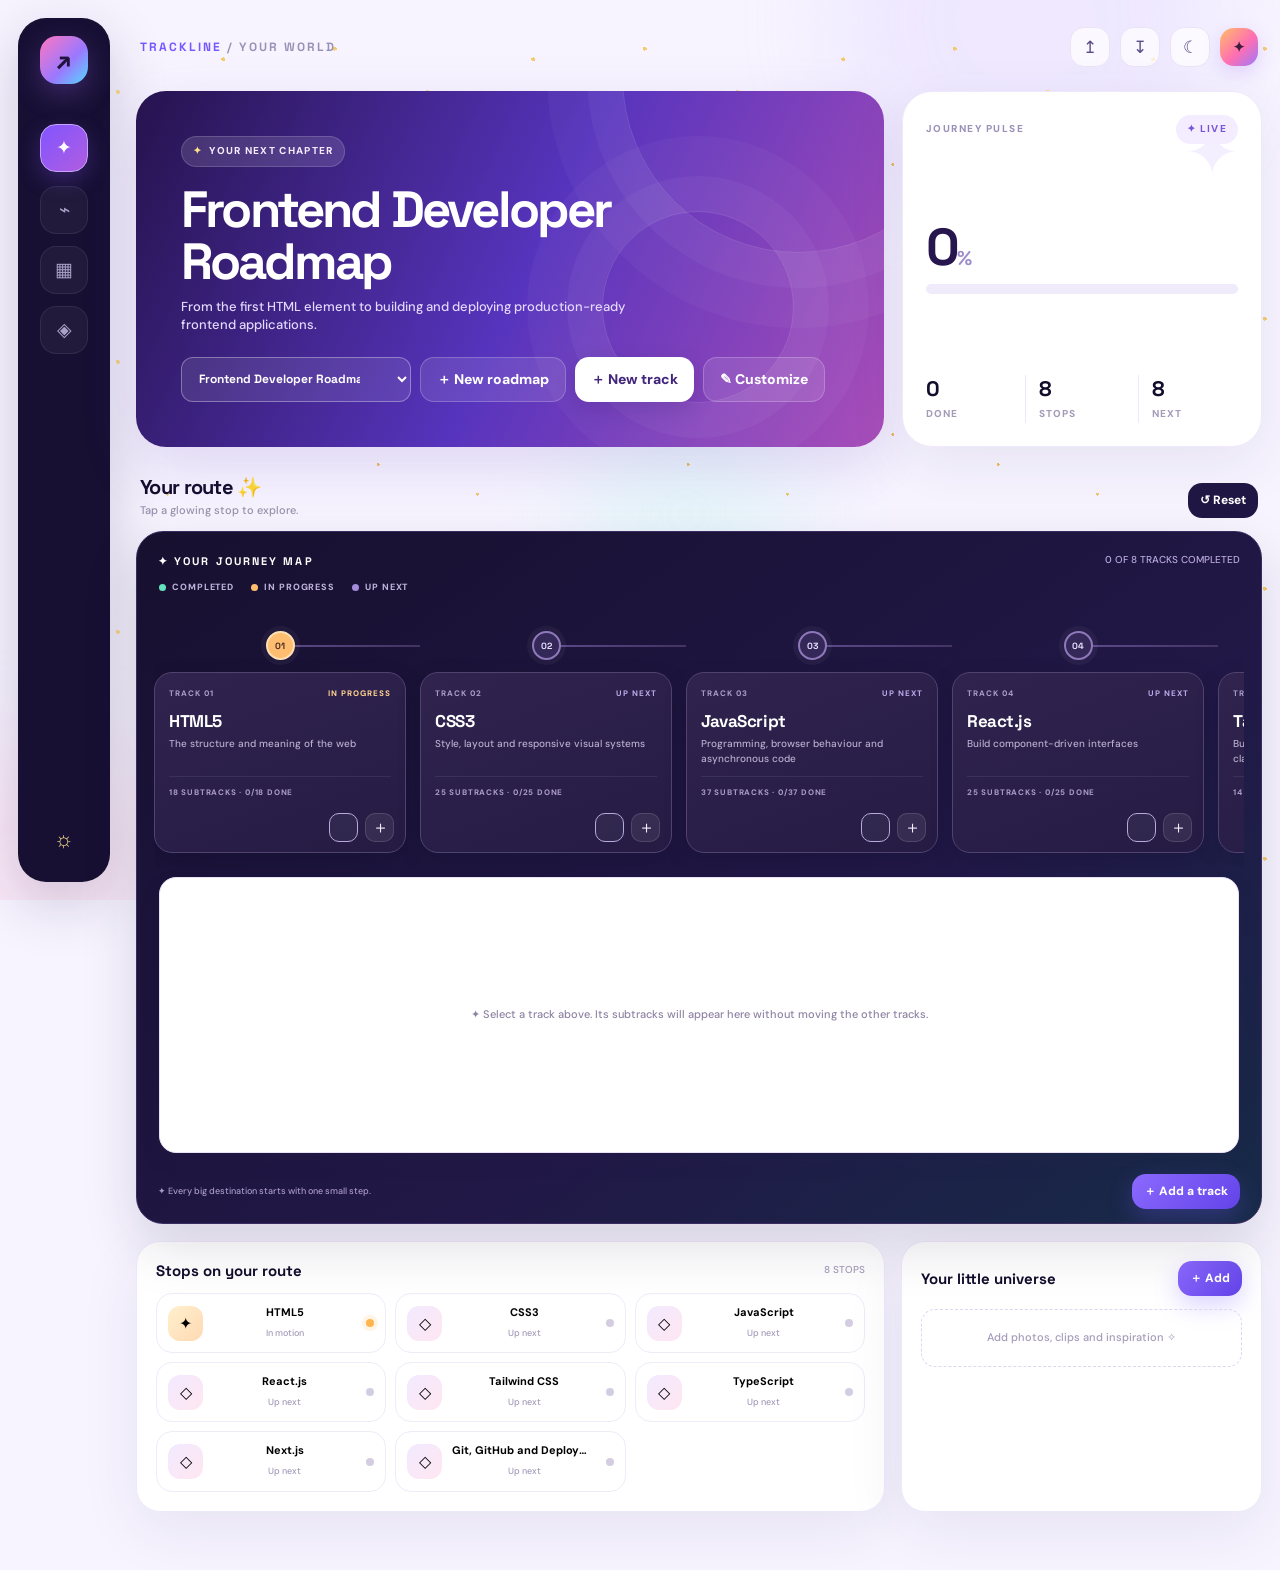
==== journey-studio/index.html @ ba447cf3 "Ensure visible falling sky animation in both themes" ====
<!doctype html>
<html lang="en">
<head>
<meta charset="utf-8"><meta name="viewport" content="width=device-width,initial-scale=1,viewport-fit=cover"><meta name="theme-color" content="#110b2e">
<title>TRACKLINE — Make your next move</title>
<style>
@import url('https://fonts.googleapis.com/css2?family=DM+Sans:wght@400;500;600;700;800&family=Space+Grotesk:wght@500;600;700&display=swap');
:root{--ink:#130d2c;--muted:#8d87aa;--paper:#f7f4ff;--purple:#7857ff;--pink:#ff5ca8;--orange:#ffad5a;--mint:#72f0d0;--blue:#64d9ff;--line:#ece7fb;--shadow:0 18px 60px #35216c14}
*{box-sizing:border-box}html{scroll-behavior:smooth}body{margin:0;background:var(--paper);color:var(--ink);font:500 14px/1.45 'DM Sans',sans-serif;min-height:100vh;overflow-x:hidden}button,input,textarea,select{font:inherit}button{cursor:pointer}button:focus-visible,input:focus-visible,textarea:focus-visible,select:focus-visible{outline:3px solid #7857ff55;outline-offset:2px}
.ambient{position:fixed;inset:0;pointer-events:none;z-index:-1;overflow:hidden}.blob{position:absolute;border-radius:50%;filter:blur(75px);opacity:.26;animation:float 15s ease-in-out infinite alternate}.blob.a{width:380px;height:380px;background:#d6c6ff;top:-170px;right:5%}.blob.b{width:300px;height:300px;background:#ffc6df;bottom:-140px;left:-120px;animation-delay:-6s}.blob.c{width:220px;height:220px;background:#b8f6ec;top:45%;left:45%;animation-delay:-3s}@keyframes float{to{transform:translate(45px,35px) scale(1.12)}}
.app{max-width:1600px;margin:auto;min-height:100vh;display:grid;grid-template-columns:92px minmax(0,1fr);gap:0;padding:18px}.rail{height:calc(100vh - 36px);position:sticky;top:18px;background:#171033;border-radius:28px;padding:18px 12px;display:flex;align-items:center;flex-direction:column;gap:22px;color:white;box-shadow:0 20px 60px #28184b33}.brandmark{width:48px;height:48px;border-radius:17px;background:linear-gradient(135deg,#ff77b7,#a88bff 60%,#64dcff);display:grid;place-items:center;font:700 25px 'Space Grotesk';color:#24123d;box-shadow:0 7px 22px #b28cff55}.railnav{display:grid;gap:12px;margin-top:20px}.navicon{border:0;color:#a9a1c8;background:transparent;width:48px;height:48px;border-radius:16px;font-size:19px;transition:.22s}.navicon:hover,.navicon.active{color:white;background:linear-gradient(135deg,#8b69ff,#6041df);box-shadow:0 8px 22px #7657ff55;transform:translateY(-2px)}.railbottom{margin-top:auto;color:#a9a1c8;font-size:21px}
.main{min-width:0;padding:5px 0 40px 26px}.topbar{display:flex;justify-content:space-between;align-items:center;gap:15px;margin:4px 4px 24px}.crumb{font:700 12px 'Space Grotesk';letter-spacing:.17em;color:#9b91b7}.crumb span{color:var(--purple)}.topright{display:flex;align-items:center;gap:10px}.avatar{width:38px;height:38px;border-radius:14px;background:linear-gradient(135deg,#ffb36c,#ff6da9);display:grid;place-items:center;color:#411c3d;font-weight:800}.iconbtn{width:40px;height:40px;border:1px solid #eae3f7;border-radius:14px;background:#ffffffb8;color:#5c4b85;font-size:17px;transition:.2s}.iconbtn:hover{transform:translateY(-2px);box-shadow:var(--shadow)}
.hero{display:grid;grid-template-columns:minmax(0,1.35fr) minmax(280px,.65fr);gap:18px;margin-bottom:18px}.welcome{position:relative;overflow:hidden;border-radius:30px;padding:clamp(25px,4vw,45px);background:linear-gradient(115deg,#26134e 0%,#5734bd 52%,#a94eb9 100%);color:white;min-height:230px;box-shadow:0 20px 55px #6843b52b}.welcome:before,.welcome:after{content:"";position:absolute;border:1px solid #ffffff24;border-radius:50%;width:350px;height:350px;right:-90px;top:-190px;box-shadow:0 0 0 35px #ffffff0a,0 0 0 75px #ffffff08}.welcome:after{width:190px;height:190px;right:90px;top:120px}.welcome>*{position:relative;z-index:1}.tag{display:inline-flex;align-items:center;gap:7px;padding:7px 11px;border-radius:99px;background:#ffffff20;border:1px solid #ffffff28;color:#f6eaff;font-size:10px;font-weight:800;letter-spacing:.13em;text-transform:uppercase}.spark{color:#ffe18d}.welcome h1{font:700 clamp(30px,4vw,51px)/1.02 'Space Grotesk';letter-spacing:-.055em;margin:17px 0 10px;max-width:600px}.welcome h1 span{color:#ffce91}.welcome p{margin:0;color:#e4d9ff;font-size:13px;max-width:470px}.heroBtns{display:flex;gap:9px;margin-top:22px}.btn{border:0;border-radius:14px;padding:11px 16px;font-weight:800;transition:transform .2s,box-shadow .2s}.btn:hover{transform:translateY(-2px)}.btn.white{background:white;color:#42267c;box-shadow:0 8px 22px #1e104b25}.btn.glass{background:#ffffff1b;color:white;border:1px solid #ffffff36}.btn.purple{background:linear-gradient(135deg,#8c6aff,#6243e8);color:white;box-shadow:0 9px 24px #7657ff45}.btn.dark{background:#211744;color:white}.btn.small{padding:9px 12px;font-size:12px}
.progress{border-radius:30px;padding:23px;background:#fff;border:1px solid #eee8fa;box-shadow:var(--shadow);display:flex;flex-direction:column;justify-content:space-between;min-height:230px;position:relative;overflow:hidden}.progress:after{content:"✦";position:absolute;right:22px;top:14px;font-size:65px;color:#f3efff}.progressHead{display:flex;justify-content:space-between;align-items:center;position:relative;z-index:1}.eyebrow{font-size:10px;font-weight:800;letter-spacing:.15em;color:#9b91b7;text-transform:uppercase}.progressNumber{font:700 52px/.95 'Space Grotesk';letter-spacing:-.06em;margin:15px 0 12px;color:#27164e}.progressNumber span{font-size:20px;color:#9d8bcb}.progressbar{height:10px;border-radius:99px;background:#f0ebfa;overflow:hidden}.progressbar span{display:block;width:0;height:100%;border-radius:99px;background:linear-gradient(90deg,#7c5cff,#ff68a8,#ffb56b);transition:width .8s cubic-bezier(.2,.8,.2,1)}.stats{display:flex;gap:0;margin-top:17px}.stat{flex:1}.stat+.stat{border-left:1px solid #eee9f7;padding-left:13px;margin-left:13px}.stat b{font:700 21px 'Space Grotesk';display:block}.stat small{font-size:10px;color:#a49bb9;font-weight:800;letter-spacing:.1em;text-transform:uppercase}
.sectionline{display:flex;align-items:end;justify-content:space-between;gap:12px;margin:27px 4px 13px}.sectionline h2{font:700 20px 'Space Grotesk';margin:0;letter-spacing:-.035em}.sectionline p{font-size:11px;color:#9991ad;margin:3px 0 0}.maptools{display:flex;gap:7px}.mapwrap{border-radius:30px;background:#211640;padding:12px;box-shadow:0 22px 55px #33205226;position:relative;overflow:hidden}.maptop{display:flex;align-items:center;justify-content:space-between;padding:8px 11px 14px;color:white}.maptop b{font:700 11px 'Space Grotesk';letter-spacing:.16em}.maptop span{font-size:10px;color:#b7a9d9}.mapcanvas{height:440px;border-radius:22px;position:relative;overflow:hidden;background:radial-gradient(ellipse at 22% 30%,#7546b7 0%,transparent 42%),radial-gradient(ellipse at 85% 75%,#236f88 0%,transparent 38%),linear-gradient(135deg,#34215e,#172c51 60%,#152b43)}.mapcanvas:before{content:"";position:absolute;inset:0;opacity:.22;background-image:linear-gradient(#ffffff12 1px,transparent 1px),linear-gradient(90deg,#ffffff12 1px,transparent 1px);background-size:38px 38px;mask-image:linear-gradient(90deg,black,transparent)}.mapcanvas:after{content:"";position:absolute;inset:0;background:radial-gradient(ellipse at center,transparent 30%,#100b2b55 100%);pointer-events:none}#route{position:absolute;inset:0;width:100%;height:100%;z-index:1;overflow:visible}.routeGlow{fill:none;stroke:#ff70b5;stroke-width:34;stroke-linecap:round;stroke-linejoin:round;opacity:.18;filter:blur(9px)}.routeBase{fill:none;stroke:#ff86bd;stroke-width:7;stroke-linecap:round;stroke-linejoin:round;stroke-dasharray:2 17}.routeLine{fill:none;stroke:#fff1ff;stroke-width:2;stroke-linecap:round;stroke-dasharray:4 13;opacity:.8}.station{position:absolute;z-index:3;transform:translate(-50%,-50%);border:0;background:none;color:white;padding:4px;width:132px;text-align:center;transition:transform .25s}.station:hover{transform:translate(-50%,-50%) scale(1.06)}.station .node{width:25px;height:25px;margin:0 auto 8px;border-radius:50%;border:4px solid #ffe9fa;background:#8d5dff;box-shadow:0 0 0 7px #c9a2ff2b,0 0 28px #e5a2ffb0;position:relative}.station .node:after{content:"";position:absolute;inset:-9px;border:1px solid #ffffff65;border-radius:50%;animation:ring 2.5s ease-out infinite}.station.done .node{background:#68edc6;border-color:#e0fff6;box-shadow:0 0 0 7px #68edc62b,0 0 25px #68edc6}.station.active .node{background:#ffc46e;border-color:#fff1d1;box-shadow:0 0 0 9px #ffc46e30,0 0 34px #ffc46e}.station strong{display:block;font:700 11px 'Space Grotesk';text-shadow:0 2px 10px #110a2b;white-space:normal}.station small{display:block;color:#d2c5ed;font-size:9px;margin-top:2px}.train{position:absolute;z-index:5;left:0;top:0;transform:translate(-50%,-60%);font-size:34px;filter:drop-shadow(0 0 12px #ff9dd7);pointer-events:none;transition:filter .3s;animation:bob 1.5s ease-in-out infinite}@keyframes bob{50%{margin-top:-6px}}@keyframes ring{0%{transform:scale(.7);opacity:.8}100%{transform:scale(1.8);opacity:0}}.maphint{position:absolute;z-index:4;bottom:13px;right:14px;background:#120d2a9c;border:1px solid #ffffff26;border-radius:99px;padding:8px 12px;color:#eee4ff;font-size:10px;backdrop-filter:blur(10px)}
.below{display:grid;grid-template-columns:1.2fr .8fr;gap:16px;margin-top:17px}.card{background:#fff;border:1px solid #eee8fa;border-radius:24px;padding:19px;box-shadow:var(--shadow);min-width:0}.cardhead{display:flex;justify-content:space-between;align-items:center;margin-bottom:13px}.cardhead h3{font:700 15px 'Space Grotesk';margin:0}.cardhead span{font-size:10px;color:#a59bb9}.stations{display:grid;grid-template-columns:repeat(2,minmax(0,1fr));gap:9px}.stationrow{border:1px solid #f0ebf8;border-radius:16px;padding:11px;display:flex;align-items:center;gap:10px;min-width:0;cursor:pointer;transition:.2s;background:#fff}.stationrow:hover{border-color:#c6b4ff;transform:translateY(-2px);box-shadow:0 8px 22px #5b36a112}.stationico{width:35px;height:35px;border-radius:12px;background:linear-gradient(135deg,#f2eaff,#ffe6f1);display:grid;place-items:center;font-size:16px;flex:none}.stationrow.done .stationico{background:linear-gradient(135deg,#d7fff1,#baf4e6)}.stationrow.active .stationico{background:linear-gradient(135deg,#fff0ce,#ffd9b2)}.stationtext{min-width:0;flex:1}.stationtext b{display:block;font-size:11px;white-space:nowrap;overflow:hidden;text-overflow:ellipsis}.stationtext small{font-size:9px;color:#a49bb8}.statusdot{width:8px;height:8px;border-radius:50%;background:#d4cde2;flex:none}.done .statusdot{background:#4cd5a8}.active .statusdot{background:#ffb44e;box-shadow:0 0 0 4px #ffb44e25}.resources{display:grid;gap:8px}.resource{display:flex;align-items:center;gap:10px;padding:10px;border-radius:14px;background:#faf8ff;border:1px solid #f0ebfa}.resource .r-icon{width:32px;height:32px;display:grid;place-items:center;background:#efe8ff;border-radius:10px;color:#7753dd}.resource b{font-size:11px;display:block}.resource small{font-size:9px;color:#a49bb8}.resource .remove{margin-left:auto;border:0;background:none;color:#a59bb9}.empty{padding:20px;border:1px dashed #ded5f0;border-radius:14px;text-align:center;color:#a49bb8;font-size:11px}
dialog{border:0;border-radius:24px;padding:0;width:min(520px,calc(100% - 24px));background:#fff;color:var(--ink);box-shadow:0 35px 120px #1c103c55}dialog::backdrop{background:#17102bb8;backdrop-filter:blur(8px)}.modalhead{padding:19px 21px;display:flex;align-items:center;justify-content:space-between;background:linear-gradient(110deg,#f5efff,#fff1f7);border-bottom:1px solid #eee8f8}.modalhead h3{margin:0;font:700 18px 'Space Grotesk'}.close{border:0;background:#fff;border-radius:11px;width:34px;height:34px;color:#786b94;font-size:17px}.modalbody{padding:20px;display:grid;gap:12px;max-height:65vh;overflow:auto}.field{display:grid;gap:5px}.field label{font-size:10px;font-weight:800;letter-spacing:.1em;color:#9388aa;text-transform:uppercase}.field input,.field textarea,.field select{width:100%;border:1px solid #e9e2f4;border-radius:12px;padding:11px 12px;background:#fcfaff;color:#251840}.field textarea{min-height:75px;resize:vertical}.modalfoot{padding:0 20px 20px;display:flex;justify-content:space-between;gap:8px}.filelist{display:flex;gap:6px;flex-wrap:wrap}.filelist button{border:0;background:#f2edff;color:#6e51bd;border-radius:99px;padding:6px 9px;font-size:10px}.toast{position:fixed;z-index:20;bottom:25px;left:50%;transform:translate(-50%,25px);opacity:0;background:#20153f;color:white;border-radius:99px;padding:11px 17px;box-shadow:0 10px 35px #1e123b44;transition:.25s;font-size:12px}.toast.show{opacity:1;transform:translate(-50%,0)}
.mobilebar{display:none}
@media(min-width:1200px){.mapcanvas{height:490px}.below{grid-template-columns:1.35fr .65fr}.stations{grid-template-columns:repeat(3,minmax(0,1fr))}}
@media(max-width:900px){.app{grid-template-columns:68px minmax(0,1fr);padding:12px}.rail{height:calc(100vh - 24px);top:12px}.main{padding-left:17px}.hero{grid-template-columns:1fr}.progress{min-height:180px}.welcome{min-height:215px}.below{grid-template-columns:1fr}.mapcanvas{height:430px}}
@media(max-width:620px){body{padding-bottom:78px}.app{display:block;padding:0}.rail{display:none}.main{padding:0 13px 25px}.topbar{padding:15px 3px 12px;margin:0 0 12px}.crumb{font-size:10px}.topright{gap:7px}.iconbtn{width:36px;height:36px}.avatar{width:35px;height:35px}.hero{gap:10px;margin-bottom:12px}.welcome{border-radius:24px;padding:23px 21px;min-height:200px}.welcome h1{font-size:35px;margin:13px 0 8px}.welcome p{font-size:11px;max-width:300px}.heroBtns{margin-top:17px}.progress{border-radius:23px;min-height:155px;padding:17px}.progressNumber{font-size:43px;margin:8px 0}.stats{margin-top:11px}.stat b{font-size:18px}.sectionline{margin:20px 3px 10px;align-items:center}.sectionline h2{font-size:17px}.sectionline p{display:none}.maptools .btn{padding:8px 10px}.mapwrap{padding:8px;border-radius:23px;margin:0 -1px}.maptop{padding:7px 8px 11px}.maptop b{font-size:9px}.maptop span{font-size:9px}.mapcanvas{height:520px;border-radius:17px}.station{width:100px;padding:2px}.station .node{width:22px;height:22px}.station strong{font-size:9px}.station small{font-size:8px}.train{font-size:29px}.maphint{font-size:9px;bottom:9px;right:9px}.below{gap:11px;margin-top:12px}.card{padding:15px;border-radius:20px}.stations{grid-template-columns:1fr 1fr;gap:7px}.stationrow{padding:9px;gap:7px}.stationico{width:29px;height:29px;border-radius:10px;font-size:13px}.stationtext b{font-size:10px}.stationtext small{font-size:8px}.mobilebar{position:fixed;display:flex;z-index:10;bottom:0;left:0;right:0;padding:9px 14px calc(9px + env(safe-area-inset-bottom));background:#fffF;border-top:1px solid #ece6f5;backdrop-filter:blur(18px);justify-content:space-around;box-shadow:0 -8px 30px #37205b0b}.mobilebar button{border:0;background:transparent;color:#a49ab8;display:grid;gap:3px;justify-items:center;font-size:18px;padding:3px 12px}.mobilebar button span{font-size:8px;font-weight:800;letter-spacing:.08em}.mobilebar button.active{color:#7857ff}.modalbody{max-height:62vh}}
@media(max-width:380px){.main{padding-left:10px;padding-right:10px}.welcome h1{font-size:31px}.mapcanvas{height:480px}.stations{grid-template-columns:1fr}.stationrow:nth-child(n+5){display:none}}
@media(prefers-reduced-motion:reduce){*,*:before,*:after{animation-duration:.01ms!important;animation-iteration-count:1!important;scroll-behavior:auto!important;transition-duration:.01ms!important}}

/* Stable compact map and nested track controls */
#mapScene{position:absolute;inset:0;z-index:2;transform:none!important;transition:none!important}
#route{z-index:1}.station{z-index:3}.train{z-index:5;transform:translate(-50%,-55%) rotate(var(--rocket-angle,-45deg));font-size:39px;filter:drop-shadow(0 0 9px #ff9dd7) drop-shadow(0 0 22px #ff64b1);animation:rocketFloat 1.8s ease-in-out infinite}
@keyframes rocketFloat{0%,100%{translate:0 0}50%{translate:0 -7px}}
.mapcanvas{isolation:isolate;perspective:1000px}.mapcanvas:before{z-index:0}.mapcanvas:after{z-index:0;pointer-events:none}
.zoomreadout{display:none}
.station{width:150px}.station .node{width:30px;height:30px;box-shadow:0 0 0 9px #c9a2ff25,0 0 35px #e5a2ffb0}.station.active .node{animation:stationPulse 1.8s ease-in-out infinite}
@keyframes stationPulse{50%{box-shadow:0 0 0 16px #ffc46e18,0 0 48px #ffc46e}}
@media(max-width:620px){.mapcanvas{height:360px}.mapwrap{padding:9px}.maptop{padding-bottom:12px}#mapScene{transform:translate3d(0,0,0) scale(.82)}.station{width:126px}.station strong{font-size:10px}.station small{font-size:8px}.train{font-size:35px}}
@media(min-width:621px){.mapcanvas{height:390px}}
@media(prefers-reduced-motion:reduce){#mapScene{transition:none}.train{animation:none}}
@media(max-width:620px){.mapcanvas{height:360px!important}.station{width:105px}.station strong{font-size:9px}.train{font-size:29px}}#mapScene{transform:none!important;transition:none!important}.subtrack-panel{border:1px solid #eee7f8;background:#faf8ff;border-radius:15px;padding:12px;display:grid;gap:10px}.subhead{display:flex;justify-content:space-between;font-size:11px}.subhead span{font-size:9px;color:#9d93b4}.subadd{display:flex;gap:7px}.subadd input{min-width:0;flex:1;border:1px solid #e9e2f4;border-radius:11px;padding:9px}.subitems{display:grid;gap:6px}.subitem{display:flex;align-items:center;gap:6px;background:white;border:1px solid #eee8f8;border-radius:10px;padding:6px}.subnum{background:#f0eaff;padding:4px 7px;border-radius:7px}.subname{flex:1;font-size:11px;overflow-wrap:anywhere}.subitem button{border:0;border-radius:7px;background:#f5f1fc;color:#7257b7;width:25px;height:25px}.insert-actions{display:flex;gap:5px}.insert-actions button{background:#f2edff;color:#7052bc}
/* TRACKLINE 2.0 — route-board map */
.mapwrap{background:linear-gradient(145deg,#17102f,#211847 62%,#172b48);border:1px solid #3a2c62;padding:17px 17px 13px;border-radius:27px;overflow:hidden;box-shadow:0 22px 55px #1d123c24}
.maptop{padding:4px 4px 13px}.maptop b{font-size:11px;letter-spacing:.19em}.maptop span{font-size:10px;color:#b9a9dd}
.route-summary{display:flex;gap:17px;flex-wrap:wrap;padding:0 5px 15px;color:#bfb3dc;font-size:9px;font-weight:800;letter-spacing:.1em}.route-summary>span{display:flex;align-items:center;gap:6px}.summary-dot{width:7px;height:7px;border-radius:50%;background:#63e4bd}.active-dot{background:#ffbd70}.next-dot{background:#a58bdc}
.route-track{display:flex;align-items:stretch;gap:13px;overflow-x:auto;overscroll-behavior-x:contain;padding:27px 5px 18px;scroll-snap-type:x proximity;scrollbar-width:thin;scrollbar-color:#66538c transparent;position:relative;min-height:238px}
.map-stop{position:relative;flex:0 0 clamp(220px,25vw,270px);scroll-snap-align:start;display:flex;flex-direction:column;align-items:center;min-width:0}
.stop-connector{position:absolute;z-index:0;left:50%;right:-14px;top:14px;height:2px;background:linear-gradient(90deg,#8067b5,#574476);opacity:.65}.map-stop:last-child .stop-connector{display:none}.map-stop.done .stop-connector{background:linear-gradient(90deg,#63e4bd,#8067b5)}
.stop-node-wrap{height:31px;display:flex;justify-content:center;position:relative;z-index:1;width:100%;margin-bottom:12px}.stop-node{width:29px;height:29px;border-radius:50%;display:grid;place-items:center;background:#342858;border:2px solid #8e78b9;color:#e8dfff;font:800 9px 'Space Grotesk';box-shadow:0 0 0 5px #ffffff0a;transition:transform .2s,background .2s}.map-stop.done .stop-node{background:#52d8ad;border-color:#b5ffe8;color:#123a38}.map-stop.active .stop-node{background:#ffbd70;border-color:#ffe0b5;color:#492b26;animation:nodePulse 2.8s ease-in-out infinite}.map-stop.expanded .stop-node{transform:scale(1.12)}@keyframes nodePulse{0%,100%{box-shadow:0 0 0 5px #ffbd701c}50%{box-shadow:0 0 0 9px #ffbd7010}}
.stop-card{position:relative;z-index:1;width:100%;border:1px solid #51436f;border-radius:18px;background:linear-gradient(160deg,#30244f,#251b43);overflow:hidden;box-shadow:0 8px 24px #09051d20;transition:border-color .2s,transform .2s}.map-stop.expanded .stop-card{border-color:#b89bff;box-shadow:0 0 0 1px #b89bff25,0 14px 32px #09051d35}.stop-main{display:block;text-align:left;width:100%;border:0;background:transparent;color:#fff;padding:14px 14px 12px}.stop-meta{display:flex;justify-content:space-between;gap:7px;color:#a99bc9;font-size:8px;font-weight:800;letter-spacing:.13em}.status-label{color:#bba9e8}.map-stop.done .status-label{color:#70e8c4}.map-stop.active .status-label{color:#ffd18f}.stop-main strong{display:block;font:700 17px/1.15 'Space Grotesk';letter-spacing:-.025em;margin:12px 0 6px;overflow-wrap:anywhere}.stop-description{display:block;color:#b9adce;font-size:10px;line-height:1.45;min-height:29px}.stop-bottom{display:flex;align-items:center;justify-content:space-between;border-top:1px solid #ffffff13;margin-top:12px;padding-top:10px;color:#a99ac9;font-size:8px;font-weight:800;letter-spacing:.1em}.expand-mark{width:22px;height:22px;display:grid;place-items:center;border-radius:8px;background:#ffffff12;color:#f6eaff;font-size:14px}
.inline-subtracks{padding:0 12px 13px;animation:expandIn .22s ease-out}@keyframes expandIn{from{opacity:0;transform:translateY(5px)}to{opacity:1;transform:translateY(0)}}.inline-head{display:flex;justify-content:space-between;align-items:center;gap:6px;border-top:1px solid #ffffff18;padding:11px 0 8px}.inline-head b{display:block;color:#fff;font-size:11px}.inline-head small{display:block;color:#a99ac9;font-size:8px;margin-top:2px}.edit-track{border:1px solid #ffffff26;border-radius:8px;background:#ffffff0b;color:#e8ddff;padding:6px 8px;font-size:9px;white-space:nowrap}.inline-list{display:grid;gap:5px}.inline-sub{display:flex;align-items:center;gap:5px;background:#ffffff0b;border:1px solid #ffffff12;border-radius:10px;padding:6px 7px}.sub-check{display:flex;align-items:center;gap:7px;min-width:0;flex:1;color:#eee8fb;font-size:10px}.sub-check input{position:absolute;opacity:0;width:1px;height:1px}.fake-check{width:16px;height:16px;flex:none;border:1px solid #8473a9;border-radius:5px;display:grid;place-items:center;font-size:10px}.sub-check.is-done .fake-check{background:#54d9b0;border-color:#54d9b0;color:#142e32}.sub-check.is-done .sub-title{text-decoration:line-through;color:#9c91b4}.sub-title{overflow-wrap:anywhere}.sub-actions{display:flex;gap:2px}.sub-actions button{width:22px;height:23px;border:0;border-radius:6px;background:#ffffff0c;color:#d5c9ed;font-size:11px}.sub-actions button:disabled{opacity:.25}.inline-empty{color:#b6a9ce;font-size:9px;padding:9px 2px}.inline-add{display:flex;gap:6px;margin-top:8px}.inline-add input{min-width:0;width:0;flex:1;border:1px solid #574873;border-radius:9px;background:#17102f;color:white;padding:8px;font-size:10px}.inline-add input::placeholder{color:#8779a5}.inline-add button{border:0;border-radius:9px;background:#8868ed;color:white;padding:0 9px;font-size:9px;font-weight:800;white-space:nowrap}.inline-track-actions{display:flex;gap:7px;flex-wrap:wrap;margin-top:9px}.inline-track-actions button{border:0;background:transparent;color:#b9a8e1;padding:3px 0;font-size:8px}.inline-track-actions button+button{margin-left:auto}.route-foot{display:flex;justify-content:space-between;align-items:center;gap:10px;padding:8px 4px 0;color:#a99ac9;font-size:9px}.route-foot .btn{white-space:nowrap}.route-empty{min-height:180px;display:grid;justify-items:center;align-content:center;text-align:center;color:#e9ddff}.empty-orbit{font-size:30px;color:#c1a6ff;animation:nodePulse 2.8s infinite}.route-empty b{font:700 16px 'Space Grotesk';margin-top:8px}.route-empty p{font-size:10px;color:#b9adce}
@media(max-width:620px){.mapwrap{padding:13px 11px 11px;border-radius:22px}.maptop{padding:3px 3px 11px}.maptop b{font-size:9px}.route-summary{gap:10px;font-size:8px;padding-bottom:6px}.route-track{display:grid;grid-template-columns:minmax(0,1fr);gap:0;overflow:visible;padding:9px 0 8px;min-height:0}.map-stop{width:100%;display:grid;grid-template-columns:34px minmax(0,1fr);gap:9px;align-items:start;padding:7px 0 11px}.stop-node-wrap{height:auto;width:34px;margin:13px 0 0;justify-content:center}.stop-node{width:27px;height:27px}.stop-connector{left:16px;right:auto;top:38px;bottom:-5px;width:2px;height:auto;background:linear-gradient(#8067b5,#574476)}.map-stop:last-child .stop-connector{display:none}.stop-card{min-width:0}.stop-main{padding:12px}.stop-main strong{font-size:16px;margin:9px 0 5px}.stop-description{min-height:0}.stop-bottom{margin-top:9px;padding-top:8px}.inline-subtracks{padding:0 10px 11px}.route-foot{align-items:flex-start;font-size:8px}.route-foot .btn{padding:8px 9px;font-size:10px}}
@media(prefers-reduced-motion:reduce){.map-stop.active .stop-node,.empty-orbit{animation:none}.inline-subtracks{animation:none}.stop-node,.stop-card{transition:none}}

/* Roadmap builder */
.template-feature{display:flex;align-items:center;gap:13px;padding:15px;border-radius:17px;background:linear-gradient(120deg,#27134d,#7049c4 65%,#b54d9b);color:#fff}.template-icon{width:43px;height:43px;flex:none;display:grid;place-items:center;border-radius:14px;background:#ffffff20;font-size:24px}.template-feature b{font:700 15px 'Space Grotesk'}.template-feature p{font-size:10px;line-height:1.5;color:#e6dcff;margin:5px 0}.template-feature span{font-size:8px;font-weight:800;letter-spacing:.13em;color:#ffd4a0}.roadmap-preview{display:grid;grid-template-columns:repeat(2,minmax(0,1fr));gap:7px}.preview-track{display:flex;align-items:center;gap:8px;min-width:0;padding:9px;border:1px solid #eee8f8;border-radius:12px;background:#fcfaff}.preview-track i{font-style:normal;width:26px;height:26px;flex:none;border-radius:9px;background:#eee7ff;color:#7351c4;display:grid;place-items:center;font-size:11px;font-weight:800}.preview-track b{display:block;font-size:10px;white-space:nowrap;overflow:hidden;text-overflow:ellipsis}.preview-track small{display:block;color:#9b91ad;font-size:8px}.roadmap-mode{display:grid;gap:8px}.roadmap-mode label{display:flex;gap:10px;align-items:center;border:1px solid #eae3f4;border-radius:13px;padding:10px;cursor:pointer}.roadmap-mode label:has(input:checked){border-color:#9575f3;background:#f7f2ff;box-shadow:0 0 0 2px #9575f31a}.roadmap-mode input{accent-color:#7857ff}.roadmap-mode b{display:block;font-size:11px}.roadmap-mode small{display:block;font-size:9px;color:#9b91ad;margin-top:2px}@media(max-width:620px){.heroBtns{flex-wrap:wrap}.heroBtns .btn{font-size:10px;padding:9px 10px}.roadmap-preview{grid-template-columns:1fr 1fr}.template-feature{align-items:flex-start}}

.roadmap-select{max-width:230px;min-width:185px;padding:11px 34px 11px 13px;border:1px solid #ffffff55;border-radius:12px;background:#ffffff18;color:#fff;font:700 12px 'Space Grotesk';outline:none}.roadmap-select option{color:#21183d;background:#fff}.roadmap-select:focus{box-shadow:0 0 0 3px #ffffff30}@media(max-width:620px){.roadmap-select{max-width:100%;min-width:0;flex:1}.heroBtns{display:flex;flex-wrap:wrap;gap:7px}}

.route-track{align-items:flex-start!important;max-height:min(66vh,650px);min-height:260px;overflow-x:auto!important;overflow-y:auto!important;overscroll-behavior:contain;padding-right:9px;padding-bottom:14px}
.map-stop{align-self:flex-start}.inline-subtracks{max-height:390px;overflow-y:auto;overscroll-behavior:contain;scrollbar-width:thin;scrollbar-color:#78659e transparent}
.stop-bottom{gap:8px}.track-actions{display:flex;align-items:center;gap:6px;flex:none}.track-done-btn{width:24px;height:24px;border:1px solid #ffffff35;border-radius:8px;background:#ffffff10;color:#dcd1f5;display:grid;place-items:center;font-size:13px;font-weight:900;line-height:1}.track-done-btn.is-done{background:#54d9b0;color:#103b34;border-color:#9affdf;box-shadow:0 0 12px #54d9b055}.track-done-btn:hover{transform:scale(1.08)}
body.dark-mode{--paper:#070810;--ink:#f3efff;--muted:#aaa1c2;--line:#28243b;--shadow:0 18px 60px #0008;background:#070810;color:#f3efff}
body.dark-mode .main{color:#f3efff}body.dark-mode .topbar .crumb{color:#aaa1c2}
body.dark-mode .progress,body.dark-mode .card{background:#11121e;border-color:#29283a;color:#f3efff;box-shadow:0 18px 50px #0007}
body.dark-mode .progressNumber{color:#fff}body.dark-mode .progressbar{background:#29263a}
body.dark-mode .stat+.stat{border-color:#302b43}body.dark-mode .cardhead h3{color:#f4efff}
body.dark-mode .stationrow,body.dark-mode .resource{background:#181827;border-color:#302c45;color:#f3efff}
body.dark-mode .stationtext b,body.dark-mode .resource b{color:#f3efff}
body.dark-mode .sectionline h2{color:#f5f0ff}body.dark-mode .sectionline p,body.dark-mode .cardhead span{color:#aaa1c2}
body.dark-mode .mobilebar{background:#0c0c17ee;border-color:#29243b}body.dark-mode .mobilebar button{color:#9289ad}body.dark-mode .mobilebar button.active{color:#ad9aff}
body.dark-mode .modalhead{background:linear-gradient(110deg,#211936,#25182a);border-color:#393047}body.dark-mode dialog{background:#11121e;color:#f3efff}
body.dark-mode .field input,body.dark-mode .field textarea,body.dark-mode .field select{background:#191827;color:#f3efff;border-color:#39334c}
body.dark-mode .close{background:#252136;color:#eee}body.dark-mode .empty{border-color:#39334c;color:#aaa1c2}
body.dark-mode .roadmap-select{background:#211936;color:#fff}body.dark-mode .ambient .blob{opacity:.12}
.starfield{position:fixed;inset:0;z-index:0;pointer-events:none;opacity:.5;background-image:radial-gradient(1.5px 1.5px at 8% 18%,#fff 99%,transparent),radial-gradient(1px 1px at 22% 72%,#fff 99%,transparent),radial-gradient(2px 2px at 38% 34%,#fff 99%,transparent),radial-gradient(1px 1px at 54% 83%,#fff 99%,transparent),radial-gradient(1.5px 1.5px at 72% 22%,#fff 99%,transparent),radial-gradient(1px 1px at 88% 61%,#fff 99%,transparent),radial-gradient(1.5px 1.5px at 95% 9%,#fff 99%,transparent),radial-gradient(1px 1px at 44% 9%,#fff 99%,transparent);background-size:310px 270px;animation:starDrift 38s linear infinite,starTwinkle 4s ease-in-out infinite alternate}
@keyframes starDrift{to{background-position:310px 270px}}@keyframes starTwinkle{from{opacity:.22}to{opacity:.72}}.ambient{z-index:0}.app{position:relative;z-index:1}
@media(max-width:620px){.route-track{max-height:58vh;min-height:220px}.inline-subtracks{max-height:330px}.track-done-btn{width:23px;height:23px}}

.route-track{display:flex!important;align-items:stretch!important;gap:13px;max-height:none!important;min-height:210px!important;height:245px;overflow-x:auto!important;overflow-y:hidden!important;overscroll-behavior-x:contain;overscroll-behavior-y:auto;padding:22px 5px 14px;scroll-snap-type:x proximity}
.map-stop{align-self:stretch!important;flex:0 0 clamp(220px,25vw,270px);min-height:0}
.stop-card{height:100%;display:flex;flex-direction:column}.stop-main{flex:1;min-height:0}.stop-bottom{margin-top:10px}
.track-actions{display:flex;align-items:center;justify-content:flex-end;gap:7px;flex:none;padding:0 12px 10px}
.track-done-btn{width:25px;height:25px;border:1.5px solid #9c8dbb;border-radius:50%;background:transparent;color:transparent;display:grid;place-items:center;font-size:13px;font-weight:900;line-height:1;flex:none;transition:background .16s,border-color .16s,transform .16s}
.track-done-btn:before{content:'';width:8px;height:4px;border-left:2px solid currentColor;border-bottom:2px solid currentColor;transform:rotate(-45deg);opacity:0}.track-done-btn.is-done{background:#54d9b0;border-color:#54d9b0;color:#103b34}.track-done-btn.is-done:before{opacity:1}
.track-done-btn:hover{transform:scale(1.08)}.expand-mark{width:25px;height:25px;border:0;cursor:pointer}
.subtrack-panel{margin:5px 5px 12px;padding:13px 15px;border:1px solid #ffffff20;border-radius:17px;background:#ffffff0a;min-height:92px;max-height:310px;display:flex;flex-direction:column;overflow:hidden}
.subpanel-head{display:flex;align-items:center;justify-content:space-between;gap:10px;padding-bottom:10px;border-bottom:1px solid #ffffff18;flex:none}
.subpanel-head b{font:700 13px 'Space Grotesk';color:#fff}.subpanel-head small{display:block;color:#b6a9ce;font-size:9px;margin-top:3px}
.subpanel-body{overflow-y:auto;overscroll-behavior:contain;min-height:0;padding:10px 2px 2px;scrollbar-width:thin;scrollbar-color:#78659e transparent}
.subpanel-body .inline-list{grid-template-columns:repeat(2,minmax(0,1fr));gap:7px}.subpanel-body .inline-sub{min-width:0}.subpanel-body .inline-add{margin-top:9px}.subpanel-body .inline-track-actions{padding-top:8px}
.subpanel-empty{min-height:62px;display:grid;place-items:center;color:#b8a9d0;font-size:11px;text-align:center}
body:not(.dark-mode) .subtrack-panel{background:#fff;border-color:#e9e1f4;box-shadow:0 8px 24px #33205210}
body:not(.dark-mode) .subpanel-head b{color:#30214d}body:not(.dark-mode) .subpanel-head small,body:not(.dark-mode) .subpanel-empty{color:#8e83a4}
body:not(.dark-mode) .subpanel-body .inline-sub{background:#f8f5fc;border-color:#e9e1f4}body:not(.dark-mode) .subpanel-body .sub-check{color:#392b51}
body:not(.dark-mode) .subpanel-body .sub-actions button{background:#eee8f7;color:#594477}body:not(.dark-mode) .subpanel-body .edit-track{color:#594477;border-color:#ddd2ed;background:#f8f5fc}
body:not(.dark-mode) .subpanel-body .inline-head b{color:#30214d}body:not(.dark-mode) .subpanel-body .inline-head small{color:#8e83a4}
body:not(.dark-mode) .subpanel-body .inline-add input{background:#fff;color:#30214d;border-color:#e9e1f4}
.railbottom{border:0;background:transparent;cursor:pointer;width:48px;height:48px;border-radius:16px;display:grid;place-items:center;transition:.2s}.railbottom:hover{background:#ffffff15;transform:rotate(20deg)}
.brandmark{border:0;cursor:pointer}
.starfield{opacity:.46;background-image:radial-gradient(2px 2px at 8% 18%,#fff 99%,transparent),radial-gradient(1.5px 1.5px at 22% 72%,#fff 99%,transparent),radial-gradient(2px 2px at 38% 34%,#fff 99%,transparent),radial-gradient(1.5px 1.5px at 54% 83%,#fff 99%,transparent),radial-gradient(2px 2px at 72% 22%,#fff 99%,transparent),radial-gradient(1.5px 1.5px at 88% 61%,#fff 99%,transparent);background-size:310px 270px;animation:starTwinkle 5s ease-in-out infinite alternate}
@keyframes starTwinkle{from{opacity:.22}to{opacity:.65}}
body:not(.dark-mode) .starfield{opacity:.38;background-image:radial-gradient(2px 2px at 8% 18%,#f3bd36 99%,transparent),radial-gradient(1.5px 1.5px at 22% 72%,#e9a927 99%,transparent),radial-gradient(2px 2px at 38% 34%,#ffd45a 99%,transparent),radial-gradient(1.5px 1.5px at 54% 83%,#e8b83d 99%,transparent),radial-gradient(2px 2px at 72% 22%,#f3bd36 99%,transparent),radial-gradient(1.5px 1.5px at 88% 61%,#e9a927 99%,transparent)}
@media(max-width:900px){.route-track{height:235px}.subpanel-body .inline-list{grid-template-columns:1fr 1fr}}
@media(max-width:620px){.route-track{height:218px;max-height:none!important;min-height:0!important;overflow-x:auto!important;overflow-y:hidden!important}.map-stop{flex-basis:240px}.subtrack-panel{max-height:270px;margin:4px 2px 10px;padding:10px}.subpanel-body .inline-list{grid-template-columns:1fr}.subpanel-head b{font-size:12px}}

/* FINAL LAYOUT PASS — independent subtrack drawer, predictable page scrolling */
html{scroll-behavior:auto!important}
body{overflow-y:auto!important;overscroll-behavior-y:auto!important}
.app,.main{min-height:0!important;overflow:visible!important}
.route-track{
 display:flex!important;flex-flow:row nowrap!important;align-items:stretch!important;
 height:258px!important;min-height:258px!important;max-height:258px!important;
 overflow-x:auto!important;overflow-y:hidden!important;
 overscroll-behavior-x:contain!important;overscroll-behavior-y:auto!important;
 touch-action:pan-x pan-y!important;scrollbar-width:thin;
 padding:22px 8px 14px!important;gap:14px!important;
}
.map-stop{flex:0 0 252px!important;height:100%!important;min-height:0!important;align-self:stretch!important}
.stop-card{position:relative!important;height:100%!important;min-height:0!important;display:block!important;overflow:hidden!important}
.stop-main{display:block!important;width:100%!important;height:100%!important;min-height:0!important;padding:15px 14px 54px!important;text-align:left!important}
.stop-bottom{margin-top:10px!important}
.track-actions{
 position:absolute!important;right:11px!important;bottom:10px!important;
 display:flex!important;flex-direction:row!important;align-items:center!important;
 justify-content:flex-end!important;gap:7px!important;padding:0!important;
 width:auto!important;height:30px!important;z-index:5!important;
}
.track-done-btn,.expand-mark{
 position:static!important;display:grid!important;place-items:center!important;
 width:29px!important;height:29px!important;min-width:29px!important;
 border-radius:10px!important;flex:none!important;margin:0!important;
}
.track-done-btn{border:1.5px solid #b8a8dc!important;background:#ffffff0c!important;color:transparent!important}
.track-done-btn:before{width:9px!important;height:5px!important;border-left:2px solid currentColor!important;border-bottom:2px solid currentColor!important}
.track-done-btn.is-done{background:#5be0b5!important;border-color:#5be0b5!important;color:#123b35!important;box-shadow:0 0 0 3px #5be0b526!important}
.expand-mark{border:1px solid #ffffff20!important;background:#ffffff13!important;color:#f5edff!important;font-size:17px!important}
.subtrack-panel{
 height:276px!important;min-height:276px!important;max-height:276px!important;
 display:flex!important;flex-direction:column!important;overflow:hidden!important;
 margin:10px 5px 12px!important;padding:13px 15px!important;
 contain:layout paint!important;
}
.subpanel-head{flex:0 0 auto!important}
.subpanel-body{flex:1 1 auto!important;min-height:0!important;max-height:none!important;overflow-y:auto!important;overflow-x:hidden!important;overscroll-behavior:contain!important}
.subpanel-body .inline-list{grid-template-columns:repeat(2,minmax(0,1fr))!important}
.subpanel-empty{flex:1!important;min-height:0!important}
.route-foot{min-height:45px!important}
.route-track::-webkit-scrollbar{height:7px;width:0!important}
.route-track::-webkit-scrollbar:vertical{display:none!important}
.route-track::-webkit-scrollbar-thumb{background:#78659e;border-radius:99px}
.track-actions button{transform:none!important}
.track-actions button:hover{filter:brightness(1.18)}
/* Scroll the page normally while the pointer is over the roadmap; only horizontal gestures move tracks. */
.route-track{overscroll-behavior: auto!important}
@media(max-width:900px){
 .route-track{height:250px!important;min-height:250px!important;max-height:250px!important}
 .subtrack-panel{height:258px!important;min-height:258px!important;max-height:258px!important}
 .subpanel-body .inline-list{grid-template-columns:1fr!important}
}
@media(max-width:620px){
 .route-track{height:230px!important;min-height:230px!important;max-height:230px!important;padding:16px 5px 12px!important}
 .map-stop{flex-basis:236px!important}
 .subtrack-panel{height:270px!important;min-height:270px!important;max-height:270px!important;margin:8px 2px 10px!important;padding:10px!important}
 .subpanel-body .inline-list{grid-template-columns:1fr!important}
 .track-actions{right:9px!important;bottom:8px!important}
}
/* Keep the page light on the GPU: static star dots with a gentle opacity twinkle. */
/* allow keyframe animation to update background-position */
.starfield{background-position:0 0;animation:tracklineStarFall 28s linear infinite;will-change:background-position,opacity;}
body:not(.dark-mode) .starfield{background-position:0 0;animation:tracklineSunFall 32s linear infinite;will-change:background-position,opacity;}
.blob{filter:blur(48px)!important;will-change:opacity!important}
.brandmark{background:linear-gradient(135deg,#ff76bf,#9b78ff 58%,#54d9ff)!important;color:#20133c!important;box-shadow:0 10px 28px #9d65f04a!important}
.navicon{background:#ffffff0b!important;border:1px solid #ffffff14!important;transition:background .18s,border-color .18s,transform .18s!important}
.navicon.active{background:linear-gradient(135deg,#8255ff,#b05de0)!important;color:white!important;border-color:#c7a5ff!important;box-shadow:0 8px 22px #8955ff45!important}
.avatar{background:linear-gradient(135deg,#ffbd69,#ff6fb1 55%,#9b7aff)!important;box-shadow:0 6px 18px #9b65ef38!important}
.railbottom{color:#ffe08a!important;font-size:22px!important}
body.dark-mode .railbottom{color:#e9e2ff!important}

/* SKY MOTION — stars and tiny suns visibly drift down the page */
.starfield{
 position:fixed!important;inset:-300px 0 0!important;
 background-position:0 0!important;
 animation:tracklineStarFall 28s linear infinite!important;
 will-change:background-position!important;
}
@keyframes tracklineStarFall{
 from{background-position:0 0}
 to{background-position:0 810px}
}
body:not(.dark-mode) .starfield{
 background-image:
 radial-gradient(2px 2px at 8% 18%,#f3bd36 99%,transparent),
 radial-gradient(1.5px 1.5px at 22% 72%,#e9a927 99%,transparent),
 radial-gradient(2px 2px at 38% 34%,#ffd45a 99%,transparent),
 radial-gradient(1.5px 1.5px at 54% 83%,#e8b83d 99%,transparent),
 radial-gradient(2px 2px at 72% 22%,#f3bd36 99%,transparent),
 radial-gradient(1.5px 1.5px at 88% 61%,#e9a927 99%,transparent)!important;
 background-size:310px 270px!important;
 animation:tracklineSunFall 32s linear infinite!important;
}
@keyframes tracklineSunFall{
 from{background-position:0 -270px}
 to{background-position:0 810px}
}
/* Distinct little sunbursts drift down in light mode, separate from the golden dots. */
body:not(.dark-mode) .starfield:before,
body:not(.dark-mode) .starfield:after{
 content:"☼";position:absolute;display:block;pointer-events:none;
 color:#e8ae2d;font-family:Arial,sans-serif;font-weight:700;
 font-size:15px;line-height:1;text-shadow:0 0 9px #f5ca5b99;
 animation:tracklineSunGlyphFall 19s linear infinite;
}
body:not(.dark-mode) .starfield:before{left:17%;top:-35px}
body:not(.dark-mode) .starfield:after{left:76%;top:-210px;font-size:12px;animation-duration:25s;animation-delay:-8s;color:#f0bf48}
@keyframes tracklineSunGlyphFall{
 0%{transform:translate3d(0,0,0) rotate(0deg);opacity:0}
 8%{opacity:.8}
 88%{opacity:.75}
 100%{transform:translate3d(24px,125vh,0) rotate(150deg);opacity:0}
}
@media(prefers-reduced-motion:reduce){
 .starfield,.starfield:before,.starfield:after{animation:none!important}
}

/* FINAL MOTION OVERRIDE: remove !important from position so keyframes can move the dots */
.starfield{background-position:0 0;animation:tracklineStarFall 28s linear infinite!important}
body:not(.dark-mode) .starfield{background-position:0 0;animation:tracklineSunFall 32s linear infinite!important}
body:not(.dark-mode) .starfield:before{animation:tracklineSunGlyphFall 19s linear infinite!important}
body:not(.dark-mode) .starfield:after{animation:tracklineSunGlyphFall 25s linear -8s infinite!important}

/* User-requested ambient motion: keep the sky moving even when the OS asks
   to reduce motion. This only overrides the decorative background, not UI motion. */
.starfield{
 position:fixed!important;inset:0!important;z-index:0!important;
 opacity:.72!important;
 background-position:0 0!important;
 animation:tracklineStarFall 14s linear infinite!important;
}
body:not(.dark-mode) .starfield{
 background-position:0 0!important;
 animation:tracklineSunFall 17s linear infinite!important;
}
body:not(.dark-mode) .starfield:before{
 position:fixed!important;left:18%!important;top:-28px!important;
 animation:tracklineSunGlyphFall 13s linear infinite!important;
}
body:not(.dark-mode) .starfield:after{
 position:fixed!important;left:76%!important;top:-160px!important;
 animation:tracklineSunGlyphFall 18s linear -6s infinite!important;
}
@keyframes tracklineStarFall{
 from{background-position:0 0}
 to{background-position:0 540px}
}
@keyframes tracklineSunFall{
 from{background-position:0 0}
 to{background-position:0 540px}
}
@keyframes tracklineSunGlyphFall{
 0%{transform:translate3d(0,-20px,0) rotate(0deg);opacity:0}
 12%{opacity:1}
 88%{opacity:.9}
 100%{transform:translate3d(35px,110vh,0) rotate(260deg);opacity:0}
}
/* Explicitly preserve the requested decorative drift on reduced-motion systems. */
@media(prefers-reduced-motion:reduce){
 .starfield{animation-duration:14s!important;animation-iteration-count:infinite!important}
 body:not(.dark-mode) .starfield{animation-duration:17s!important}
 body:not(.dark-mode) .starfield:before{animation-duration:13s!important}
 body:not(.dark-mode) .starfield:after{animation-duration:18s!important}
}
</style>
</head>
<body>
<div class="ambient"><i class="blob a"></i><i class="blob b"></i><i class="blob c"></i><div class="starfield" aria-hidden="true"></div></div>
<div class="app">
<aside class="rail"><button class="brandmark" id="backTop" title="Back to top">↗</button><nav class="railnav"><button class="navicon active" title="Journey" data-scroll="top">✦</button><button class="navicon" title="Map" data-scroll="mapSection">⌁</button><button class="navicon" title="Stations" data-scroll="stationsSection">▦</button><button class="navicon" title="Uploads" data-scroll="uploadsSection">◈</button></nav><button class="railbottom" id="themeRailToggle" title="Switch light/dark mode" aria-label="Switch light/dark mode">☼</button></aside>
<main class="main" id="top">
<header class="topbar"><div class="crumb"><span>TRACKLINE</span> / YOUR WORLD</div><div class="topright"><button class="iconbtn" id="importBtn" title="Import backup">↥</button><button class="iconbtn" id="exportBtn" title="Export backup">↧</button><button class="iconbtn" id="themeToggle" title="Toggle dark mode" aria-label="Toggle dark mode">☾</button><div class="avatar">✦</div></div></header>
<section class="hero"><div class="welcome"><div class="tag"><span class="spark">✦</span> YOUR NEXT CHAPTER</div><h1 id="journeyTitle">Make your<br><span>next move.</span></h1><p id="journeyDesc">One route. Big energy. Your goals, your pace.</p><div class="heroBtns"><select id="roadmapSelect" class="roadmap-select" aria-label="Open roadmap"><option>Loading roadmaps…</option></select><button class="btn glass" id="createRoadmapBtn">＋ New roadmap</button><button class="btn white" id="addBtn">＋ New track</button><button class="btn glass" id="editJourney">✎ Customize</button></div></div>
<div class="progress"><div class="progressHead"><span class="eyebrow">Journey pulse</span><span class="tag" style="background:#f3edff;color:#7754d9;border:0">✦ LIVE</span></div><div><div class="progressNumber" id="percent">0<span>%</span></div><div class="progressbar"><span id="barFill"></span></div></div><div class="stats"><div class="stat"><b id="doneCount">0</b><small>Done</small></div><div class="stat"><b id="totalCount">0</b><small>Stops</small></div><div class="stat"><b id="remainingCount">0</b><small>Next</small></div></div></div></section>
<section id="mapSection"><div class="sectionline"><div><h2>Your route ✨</h2><p>Tap a glowing stop to explore.</p></div><div class="maptools"><button class="btn small dark" id="resetBtn">↺ Reset</button></div></div>
<div class="mapwrap"><div class="maptop"><b>✦ YOUR JOURNEY MAP</b><span id="routeCaption">YOUR STORY IS IN MOTION</span></div><div class="route-summary"><span><i class="summary-dot"></i> COMPLETED</span><span><i class="summary-dot active-dot"></i> IN PROGRESS</span><span><i class="summary-dot next-dot"></i> UP NEXT</span></div><div class="route-track" id="routeTrack" aria-label="Interactive journey map"></div><section class="subtrack-panel" id="subtrackPanel" aria-live="polite"><div class="subpanel-empty">✦ Select a track above to see its subtracks here.</div></section><div class="route-foot"><span>✦ Every big destination starts with one small step.</span><button class="btn small purple" id="mapAddBtn">＋ Add a track</button></div></div></section>
<section class="below"><div class="card" id="stationsSection"><div class="cardhead"><h3>Stops on your route</h3><span id="stopCount">0 STOPS</span></div><div class="stations" id="milestones"></div></div><div class="card" id="uploadsSection"><div class="cardhead"><h3>Your little universe</h3><button class="btn small purple" id="uploadGeneral">＋ Add</button></div><div class="resources" id="journeyResources"></div><input type="file" id="generalFile" accept="image/*,video/*,.gif,.webm,.mp4,.pdf" hidden multiple></div></section>
</main></div>
<nav class="mobilebar"><button class="active" data-scroll="top">✦<span>HOME</span></button><button data-scroll="mapSection">⌁<span>MAP</span></button><button data-scroll="stationsSection">▦<span>STOPS</span></button><button data-scroll="uploadsSection">◈<span>MEDIA</span></button></nav>
<dialog id="stationDialog"><div class="modalhead"><h3 id="stationDialogTitle">New station</h3><button class="close" id="closeStation">×</button></div><form id="stationForm"><div class="modalbody"><div class="field"><label>Station name</label><input id="stationName" required maxlength="60" placeholder="e.g. Backend era"></div><div class="field"><label>Quick note</label><textarea id="stationDesc" maxlength="240" placeholder="What's the vibe?"></textarea></div><div class="field"><label>Mini checklist · one per line</label><textarea id="stationTasks" placeholder="Learn the basics&#10;Build something cool"></textarea></div><div class="field"><label>Useful link</label><input id="stationLink" type="url" placeholder="https://..."></div><div class="field"><label>Add your media</label><input id="stationFiles" type="file" multiple accept="image/*,video/*,.gif,.webm,.mp4,.pdf"><div class="filelist" id="stationFileList"></div></div><div id="subtrackPanel" class="subtrack-panel"></div><div class="field"><label>Station status</label><select id="stationStatus"><option value="upcoming">Coming up</option><option value="active">In progress</option><option value="done">Completed</option></select></div></div><div class="modalfoot"><div class="insert-actions"><button type="button" class="btn small" id="insertBefore">＋ Before</button><button type="button" class="btn small" id="insertAfter">＋ After</button></div><button type="button" class="btn small" id="deleteStation" style="background:#fff0f2;color:#d74c77;display:none">Delete</button><button type="submit" class="btn purple">Save station ✦</button></div></form></dialog>
<dialog id="roadmapDialog"><div class="modalhead"><div><h3>Create a roadmap ✦</h3><small style="color:#8f83aa;font-size:10px">Give your roadmap a name. Add its tracks and subtracks directly after creating it.</small></div><button class="close" id="closeRoadmap">×</button></div><form id="roadmapCreateForm"><div class="modalbody"><div class="field"><label>Roadmap name</label><input id="newRoadmapTitle" required maxlength="70" placeholder="e.g. Backend Developer Roadmap"></div><div class="field"><label>Description</label><textarea id="newRoadmapDescription" maxlength="220" placeholder="What do you want to learn or achieve?"></textarea></div></div><div class="modalfoot"><span></span><button class="btn purple" type="submit">Create roadmap ✦</button></div></form></dialog>
<dialog id="journeyDialog"><div class="modalhead"><h3>Make it yours</h3><button class="close" id="closeJourney">×</button></div><form id="journeyForm"><div class="modalbody"><div class="field"><label>Big title</label><input id="titleInput" maxlength="70" required></div><div class="field"><label>One-line mood</label><textarea id="descInput" maxlength="250"></textarea></div><div class="field"><label>Your ride emoji</label><input id="trainInput" maxlength="8" placeholder="🚀"></div></div><div class="modalfoot"><span></span><button class="btn purple">Save ✦</button></div></form></dialog>
<input type="file" id="importFile" accept="application/json,.json" hidden><div class="toast" id="toast"></div>
<script>
const DB_NAME='trackline-db',STORE='journeys',KEY='main';let db,editingId=null,insertAt=null;
let data={title:'Make your next move.',description:'One route. Big energy. Your goals, your pace.',train:'🚀',stations:[
{id:'s1',name:'Python foundations',desc:'Build confidence with the language.',tasks:['Syntax and data types','Functions and OOP','Practice small programs'],status:'done',link:'https://docs.python.org/3/tutorial/',files:[]},
{id:'s2',name:'DSA era',desc:'Get sharp at solving problems.',tasks:['Arrays and hashing','Recursion and backtracking','Trees and graphs'],status:'active',link:'https://leetcode.com/',files:[]},
{id:'s3',name:'Backend universe',desc:'APIs, databases and real systems.',tasks:['HTTP and REST','Flask or FastAPI','SQL and authentication'],status:'upcoming',link:'https://fastapi.tiangolo.com/',files:[]},
{id:'s4',name:'Build & launch',desc:'Make your ideas real.',tasks:['Build an app','Add tests','Deploy it'],status:'upcoming',link:'',files:[]},
{id:'s5',name:'Internship destination',desc:'Turn the work into an opportunity.',tasks:['Polish resume','Apply','Interview prep'],status:'upcoming',link:'',files:[]}
],uploads:[]};
const $=id=>document.getElementById(id),esc=s=>String(s??'').replace(/[&<>"']/g,c=>({'&':'&amp;','<':'&lt;','>':'&gt;','"':'&quot;',"'":'&#39;'}[c]));
function openDB(){return new Promise((ok,no)=>{const r=indexedDB.open(DB_NAME,1);r.onupgradeneeded=()=>r.result.createObjectStore(STORE);r.onsuccess=()=>ok(r.result);r.onerror=()=>no(r.error)})}
async function save(){if(!db)db=await openDB();return new Promise((ok,no)=>{const tx=db.transaction(STORE,'readwrite');tx.objectStore(STORE).put(data,KEY);tx.oncomplete=ok;tx.onerror=()=>no(tx.error)})}
async function load(){try{db=await openDB();const old=await new Promise((ok,no)=>{const r=db.transaction(STORE).objectStore(STORE).get(KEY);r.onsuccess=()=>ok(r.result);r.onerror=()=>no(r.error)});if(old)data={...data,...old};}catch(e){toast('Storage unavailable in this browser')}}
function toast(s){$('toast').textContent=s;$('toast').classList.add('show');setTimeout(()=>$('toast').classList.remove('show'),2200)}
const FRONTEND_TRACKS=[
 ['HTML5','The structure and meaning of the web',['Introduction to HTML','HTML Document Structure','Headings and Paragraphs','Text Formatting Tags','Links and Anchor Tags','Images','Lists (Ordered and Unordered)','Tables','Forms and Input Types','Form Validation','Semantic HTML','Non-Semantic HTML','Audio and Video','Iframes','HTML Entities','Meta Tags','SEO Basics','Accessibility Basics']],
 ['CSS3','Style, layout and responsive visual systems',['Introduction to CSS','Inline, Internal and External CSS','CSS Selectors','CSS Specificity','Colors and Backgrounds','Units (px, %, em, rem, vh, vw)','Box Model','Margin and Padding','Borders and Outlines','Display Properties','Positioning','Z-Index','Overflow','Flexbox','CSS Grid','Typography','Pseudo-Classes','Pseudo-Elements','Transitions','Transforms','Animations and Keyframes','Media Queries','Responsive Web Design','CSS Variables','CSS Architecture and Best Practices']],
 ['JavaScript','Programming, browser behaviour and asynchronous code',['Introduction to JavaScript','Variables (var, let, const)','Data Types','Operators','Conditional Statements','Loops','Functions','Scope','Hoisting','Arrays','Array Methods (map, filter, reduce)','Objects','Object Methods','Strings and String Methods','DOM Manipulation','DOM Traversal','Event Handling','Event Bubbling and Capturing','Form Validation','ES6+ Features','Destructuring','Spread and Rest Operators','Template Literals','Modules (Import/Export)','Error Handling','Callbacks','Promises','Async/Await','Fetch API','JSON','Local Storage and Session Storage','Browser APIs','Closures','Prototypes','Classes and OOP','Event Loop','Debouncing and Throttling']],
 ['React.js','Build component-driven interfaces',['Introduction to React','Environment Setup','JSX','Components','Props','State','Event Handling','Conditional Rendering','Lists and Keys','Forms in React','useState','useEffect','useRef','useContext','useMemo','useCallback','Custom Hooks','React Router','Context API','State Management','API Integration','Component Lifecycle','Performance Optimization','Error Boundaries','React Best Practices']],
 ['Tailwind CSS','Build consistent interfaces with utility classes',['Introduction and Setup','Utility-First CSS','Colors and Backgrounds','Spacing','Typography','Flexbox','Grid','Responsive Design','Hover and Focus States','Dark Mode','Custom Configuration','Reusable Components','Animations','Tailwind with React']],
 ['TypeScript','Add reliable types to JavaScript applications',['Introduction to TypeScript','Type Annotations','Primitive Types','Arrays and Tuples','Objects','Interfaces','Type Aliases','Union and Intersection Types','Functions and Types','Enums','Generics','Type Narrowing','Utility Types','TypeScript with React','TypeScript Best Practices']],
 ['Next.js','Build full-stack React applications with Next.js',['Introduction to Next.js','Project Setup','App Router','Pages and Layouts','Server Components','Client Components','Routing and Navigation','Dynamic Routes','Loading UI','Error Handling','API Routes','Data Fetching','Server Actions','Middleware','Image Optimization','SEO and Metadata','Authentication Basics','Deployment']],
 ['Git, GitHub and Deployment','Version control, collaboration and shipping projects',['Introduction to Git','Git Installation','Git Init','Git Add and Commit','Git Push and Pull','Branching','Merging','Merge Conflicts','GitHub Repositories','Pull Requests','Collaboration','Environment Variables','Vercel Deployment','Domain Configuration','Build and Deployment Errors','CI/CD Basics']]
 ];
function makeFrontendRoadmap(){return {id:'frontend-roadmap',title:'Frontend Developer Roadmap',description:'From the first HTML element to building and deploying production-ready frontend applications.',train:'🚀',stations:FRONTEND_TRACKS.map((t,i)=>({id:crypto.randomUUID(),name:t[0],desc:t[1],tasks:[],link:'',status:i===0?'active':'upcoming',files:[],subtracks:t[2].map(title=>({id:crypto.randomUUID(),title,done:false}))})),uploads:[]}}

function makeDsaRoadmap(){return {id:'dsa-backend-roadmap',title:'DSA & Backend Journey',description:'Your original coding journey: Python foundations, DSA problem solving, backend engineering and internship preparation.',train:'🚀',stations:[
{name:'Python foundations',desc:'Build strong Python fundamentals before problem solving.',tasks:['Syntax and data types','Functions and OOP','Practice small programs'],status:'done',link:'https://docs.python.org/3/tutorial/',files:[],subtracks:['Variables and data types','Conditionals and loops','Functions','Lists, tuples and dictionaries','Strings and common methods','OOP basics','Problem-solving practice'].map(title=>({id:crypto.randomUUID(),title,done:false}))},
{name:'DSA era',desc:'Become confident with patterns, recursion and data structures.',tasks:['Arrays and hashing','Recursion and backtracking','Trees and graphs'],status:'active',link:'https://takeuforward.org/',files:[],subtracks:['Time and space complexity','Arrays and strings','Sorting and searching','Hashing','Recursion fundamentals','Backtracking','Linked lists','Stacks and queues','Binary trees and BST','Heaps and priority queues','Graphs','Dynamic programming'].map(title=>({id:crypto.randomUUID(),title,done:false}))},
{name:'Backend universe',desc:'APIs, databases and real systems.',tasks:['HTTP and REST','Flask or FastAPI','SQL and authentication'],status:'upcoming',link:'https://fastapi.tiangolo.com/',files:[],subtracks:['How the web works','HTTP methods and status codes','REST API design','Python backend with Flask or FastAPI','SQL and database design','Authentication and authorization','Validation and error handling','Testing APIs','Deployment and environment variables'].map(title=>({id:crypto.randomUUID(),title,done:false}))},
{name:'Build & launch',desc:'Turn your knowledge into deployed projects.',tasks:['Build an app','Add tests','Deploy it'],status:'upcoming',link:'',files:[],subtracks:['Choose a project','Plan features','Build frontend and backend','Connect a database','Test the application','Deploy and document'].map(title=>({id:crypto.randomUUID(),title,done:false}))},
{name:'Internship destination',desc:'Turn the work into an opportunity.',tasks:['Polish resume','Apply','Interview prep'],status:'upcoming',link:'',files:[],subtracks:['Resume and GitHub cleanup','Portfolio projects','Find internship roles','Apply consistently','DSA interview practice','Mock interviews'].map(title=>({id:crypto.randomUUID(),title,done:false}))}
],uploads:[]}}

let roadmaps=[],activeRoadmapId=null;
function copySnapshot(x){return JSON.parse(JSON.stringify(x))}
function storeActiveRoadmap(){if(!activeRoadmapId)return;const i=roadmaps.findIndex(r=>r.id===activeRoadmapId);if(i>=0)roadmaps[i]={...copySnapshot(data),id:activeRoadmapId}}
function renderRoadmapSelect(){const el=$('roadmapSelect');if(!el)return;el.innerHTML=roadmaps.map(r=>'<option value="'+esc(r.id)+'" '+(r.id===activeRoadmapId?'selected':'')+'>'+esc(r.title)+'</option>').join('');el.value=activeRoadmapId||''}
async function save(){if(!db)db=await openDB();storeActiveRoadmap();data.roadmaps=copySnapshot(roadmaps);data.activeRoadmapId=activeRoadmapId;return new Promise((ok,no)=>{const tx=db.transaction(STORE,'readwrite');tx.objectStore(STORE).put(data,KEY);tx.oncomplete=ok;tx.onerror=()=>no(tx.error)})}
async function load(){try{db=await openDB();const old=await new Promise((ok,no)=>{const r=db.transaction(STORE).objectStore(STORE).get(KEY);r.onsuccess=()=>ok(r.result);r.onerror=()=>no(r.error)});
 if(old&&Array.isArray(old.roadmaps)&&old.roadmaps.length){roadmaps=old.roadmaps;const legacyJourney=roadmaps.find(r=>r.id==='my-journey'||/make your next move/i.test(r.title)||/dsa.*backend/i.test(r.title));if(legacyJourney){if(legacyJourney.id!=='dsa-backend-roadmap'&&!roadmaps.some(r=>r.id==='dsa-backend-roadmap'))legacyJourney.id='dsa-backend-roadmap';if(!legacyJourney.title||legacyJourney.title==='Make your next move.')legacyJourney.title='DSA & Backend Journey';}else roadmaps.push(makeDsaRoadmap());if(!roadmaps.some(r=>r.id==='frontend-roadmap'))roadmaps.unshift(makeFrontendRoadmap());activeRoadmapId=old.activeRoadmapId||'frontend-roadmap';data=copySnapshot(roadmaps.find(r=>r.id===activeRoadmapId)||roadmaps[0]);}
 else {const legacy=old?{...data,...old}:copySnapshot(data);delete legacy.roadmaps;delete legacy.activeRoadmapId;const hasFrontend=legacy.title==='Frontend Developer Roadmap'||legacy.stations?.some(s=>s.name==='HTML5'&&s.subtracks?.length);const frontend=hasFrontend?{...legacy,id:'frontend-roadmap'}:makeFrontendRoadmap();roadmaps=hasFrontend?[frontend]:[{...legacy,id:'my-journey',title:legacy.title==='Make your next move.'?'DSA & Backend Journey':legacy.title},frontend];if(!roadmaps.some(r=>r.id==='dsa-backend-roadmap'))roadmaps.push(makeDsaRoadmap());activeRoadmapId=frontend.id;data=copySnapshot(frontend);await save();}
 renderRoadmapSelect();
 }catch(e){toast('Storage unavailable in this browser')}}
$('roadmapSelect').onchange=async()=>{storeActiveRoadmap();const next=roadmaps.find(r=>r.id===$('roadmapSelect').value);if(!next)return;activeRoadmapId=next.id;data=copySnapshot(next);await save();selectedTrackId=null;render();renderRoadmapSelect();toast('Opened '+data.title)};
$('createRoadmapBtn').onclick=()=>$('roadmapDialog').showModal();
$('closeRoadmap').onclick=()=>$('roadmapDialog').close();
$('roadmapCreateForm').onsubmit=async e=>{e.preventDefault();storeActiveRoadmap();const title=$('newRoadmapTitle').value.trim();if(!title)return;const fresh={id:crypto.randomUUID(),title,description:$('newRoadmapDescription').value.trim()||'A new roadmap, built one step at a time.',train:'🚀',stations:[],uploads:[]};roadmaps.push(fresh);activeRoadmapId=fresh.id;data=copySnapshot(fresh);await save();renderRoadmapSelect();render();$('roadmapDialog').close();$('roadmapCreateForm').reset();toast('Roadmap created — add your first track ✨');$('mapSection').scrollIntoView({behavior:'smooth',block:'start'})};
function render(){
 const n=data.stations.length,done=data.stations.filter(s=>s.status==='done').length,pct=n?Math.round(done/n*100):0;
 $('journeyTitle').innerHTML=esc(data.title).replace(/\n/g,'<br>');
 $('journeyDesc').textContent=data.description;
 $('percent').innerHTML=pct+'<span>%</span>';
 $('barFill').style.width=pct+'%';
 $('doneCount').textContent=done;
 $('totalCount').textContent=n;
 $('remainingCount').textContent=n-done;
 $('stopCount').textContent=n+' STOPS';
 $('milestones').innerHTML=n?data.stations.map(s=>'<button class="stationrow '+s.status+'" data-open="'+esc(s.id)+'"><span class="stationico">'+(s.status==='done'?'✓':s.status==='active'?'✦':'◇')+'</span><span class="stationtext"><b>'+esc(s.name)+'</b><small>'+(s.status==='done'?'All clear':s.status==='active'?'In motion':'Up next')+'</small></span><i class="statusdot"></i></button>').join(''):'<div class="empty">Your first stop is waiting ✦</div>';
 $('journeyResources').innerHTML=(data.uploads||[]).length?data.uploads.map((f,i)=>'<div class="resource"><span class="r-icon">✧</span><span style="min-width:0;flex:1"><b>'+esc(f.name)+'</b><small>'+esc(f.type||'File')+'</small></span><button class="remove" data-remove="'+i+'">×</button></div>').join(''):'<div class="empty">Add photos, clips and inspiration ✧</div>';
 drawMap();
}
let selectedTrackId=null;
function drawMap(){
 const host=$('routeTrack'),panel=$('subtrackPanel');if(!host||!panel)return;
 const total=data.stations.length,done=data.stations.filter(s=>s.status==='done').length;
 $('routeCaption').textContent=total?done+' OF '+total+' TRACKS COMPLETED':'YOUR STORY STARTS HERE';
 if(!total){host.innerHTML='<div class="route-empty"><span class="empty-orbit">✦</span><b>Your map is waiting.</b><p>Add your first track and start building your route.</p></div>';panel.innerHTML='<div class="subpanel-empty">✦ Add a track to begin.</div>';return}
 if(!data.stations.some(s=>s.id===selectedTrackId))selectedTrackId=null;
 host.innerHTML=data.stations.map((s,i)=>{
  s.subtracks=s.subtracks||[];const isOpen=s.id===selectedTrackId,subDone=s.subtracks.filter(x=>x.done).length;
  const status=s.status==='done'?'COMPLETED':s.status==='active'?'IN PROGRESS':'UP NEXT';
  return '<article class="map-stop '+s.status+(isOpen?' expanded':'')+'" data-stop="'+esc(s.id)+'"><div class="stop-connector"></div><div class="stop-node-wrap"><span class="stop-node">'+(s.status==='done'?'✓':String(i+1).padStart(2,'0'))+'</span></div><div class="stop-card"><button class="stop-main" data-expand="'+esc(s.id)+'" aria-expanded="'+isOpen+'"><span class="stop-meta"><span>TRACK '+String(i+1).padStart(2,'0')+'</span><span class="status-label">'+status+'</span></span><strong>'+esc(s.name)+'</strong><span class="stop-description">'+esc(s.desc||'A new milestone on your journey')+'</span><span class="stop-bottom"><span>'+s.subtracks.length+' SUBTRACKS · '+subDone+'/'+s.subtracks.length+' DONE</span></span></button><div class="track-actions"><button type="button" class="track-done-btn '+(s.status==='done'?'is-done':'')+'" data-toggle-track="'+esc(s.id)+'" aria-label="Mark '+esc(s.name)+' '+(s.status==='done'?'not done':'done')+'" title="Toggle completion"></button><button type="button" class="expand-mark" data-expand="'+esc(s.id)+'" aria-label="Open subtracks">'+(isOpen?'−':'＋')+'</button></div></div></article>'
 }).join('');
 const active=data.stations.find(s=>s.id===selectedTrackId);
 if(!active){panel.innerHTML='<div class="subpanel-empty">✦ Select a track above. Its subtracks will appear here without moving the other tracks.</div>';}
 else{
  const subs=active.subtracks||[];
  panel.innerHTML='<div class="subpanel-head"><div><b>✦ '+esc(active.name)+' · Subtracks</b><small>'+subs.filter(x=>x.done).length+' of '+subs.length+' completed · '+subs.length+' steps</small></div><button class="edit-track" data-edit-track="'+esc(active.id)+'">Edit track ↗</button></div><div class="subpanel-body"><div class="inline-list">'+(subs.length?subs.map((x,j)=>'<div class="inline-sub"><label class="sub-check '+(x.done?'is-done':'')+'"><input type="checkbox" data-subtoggle="'+j+'" '+(x.done?'checked':'')+'><span class="fake-check">'+(x.done?'✓':'')+'</span><span class="sub-title">'+esc(x.title)+'</span></label><div class="sub-actions"><button data-subup="'+j+'" title="Move up" '+(j===0?'disabled':'')+'>↑</button><button data-subdown="'+j+'" title="Move down" '+(j===subs.length-1?'disabled':'')+'>↓</button><button data-subedit="'+j+'" title="Rename">✎</button><button data-subdel="'+j+'" title="Delete">×</button></div></div>').join(''):'<div class="inline-empty">No subtracks yet.</div>')+'</div><form class="inline-add" data-add-form="'+esc(active.id)+'"><input name="subtrack" maxlength="80" placeholder="Add a subtrack…" autocomplete="off"><button type="submit">＋ Add step</button></form><div class="inline-track-actions"><button data-insert-before="'+esc(active.id)+'">＋ Insert track before</button><button data-insert-after="'+esc(active.id)+'">＋ Insert track after</button></div></div>';
 }
 const handleClick=async e=>{
  const btn=e.target.closest('button');if(!btn)return;
  if(btn.dataset.toggleTrack){const target=data.stations.find(x=>x.id===btn.dataset.toggleTrack);if(target){target.status=target.status==='done'?'upcoming':'done';await save();render()}return}
  if(btn.dataset.expand){selectedTrackId=selectedTrackId===btn.dataset.expand?null:btn.dataset.expand;drawMap();return}
  if(btn.dataset.editTrack){openStation(btn.dataset.editTrack);return}
  if(btn.dataset.insertBefore||btn.dataset.insertAfter){const id=btn.dataset.insertBefore||btn.dataset.insertAfter,idx=data.stations.findIndex(x=>x.id===id);insertAtIndex(idx+(btn.dataset.insertAfter?1:0));return}
  const card=btn.closest('[data-stop]')||panel,s=data.stations.find(x=>x.id===(card.dataset.stop||selectedTrackId));if(!s)return;
  if(btn.dataset.subdel!==undefined){s.subtracks.splice(+btn.dataset.subdel,1);await save();drawMap();return}
  if(btn.dataset.subedit!==undefined){const k=+btn.dataset.subedit,v=prompt('Rename subtrack',s.subtracks[k].title);if(v&&v.trim()){s.subtracks[k].title=v.trim();await save();drawMap()}return}
  if(btn.dataset.subup!==undefined||btn.dataset.subdown!==undefined){const k=+(btn.dataset.subup??btn.dataset.subdown),n=btn.dataset.subup!==undefined?k-1:k+1;if(n>=0&&n<s.subtracks.length){[s.subtracks[k],s.subtracks[n]]=[s.subtracks[n],s.subtracks[k]];await save();drawMap()}return}
 };
 host.onclick=handleClick;panel.onclick=handleClick;
 panel.onchange=async e=>{const input=e.target.closest('[data-subtoggle]');if(!input)return;const s=data.stations.find(x=>x.id===selectedTrackId),sub=s&&s.subtracks[+input.dataset.subtoggle];if(!sub)return;sub.done=input.checked;if(s.subtracks.length&&s.subtracks.every(x=>x.done))s.status='done';else if(s.status==='done')s.status='active';await save();render()};
 panel.onsubmit=async e=>{const form=e.target.closest('[data-add-form]');if(!form)return;e.preventDefault();const s=data.stations.find(x=>x.id===form.dataset.addForm),input=form.elements.subtrack,title=input.value.trim();if(!title)return;s.subtracks=s.subtracks||[];s.subtracks.push({id:crypto.randomUUID(),title,done:false});await save();drawMap()};
}
function openStation(id){editingId=id;const s=data.stations.find(x=>x.id===id);$('stationDialogTitle').textContent='Station details ✦';$('stationName').value=s.name;$('stationDesc').value=s.desc||'';$('stationTasks').value=(s.tasks||[]).join('\n');$('stationLink').value=s.link||'';$('stationStatus').value=s.status;$('stationFiles').value='';$('deleteStation').style.display='inline-block';showFiles(s);s.subtracks=s.subtracks||[];renderSubtracks(s);$('insertBefore').style.display='inline-block';$('insertAfter').style.display='inline-block';$('stationDialog').showModal()}
function renderSubtracks(s){s.subtracks=s.subtracks||[];const h=$('subtrackPanel');h.innerHTML='<div class="subhead"><b>Subtracks inside this track</b><span>'+s.subtracks.length+' ITEMS</span></div><div class="subadd"><input id="subtrackInput" placeholder="Add a subtrack…" maxlength="80"><button type="button" class="btn purple small" id="addSubtrack">＋ Add</button></div><div class="subitems">'+(s.subtracks.map((x,i)=>'<div class="subitem"><span class="subnum">'+(i+1)+'</span><span class="subname">'+esc(x.title)+'</span><button type="button" data-up="'+i+'">↑</button><button type="button" data-down="'+i+'">↓</button><button type="button" data-edit="'+i+'">✎</button><button type="button" data-del="'+i+'">×</button></div>').join('')||'<div class="empty">Add smaller steps that belong to this track.</div>')+'</div>';h.querySelector('#addSubtrack').onclick=async()=>{let v=h.querySelector('#subtrackInput').value.trim();if(v){s.subtracks.push({id:crypto.randomUUID(),title:v});await save();renderSubtracks(s);drawMap()}};h.querySelectorAll('[data-del]').forEach(b=>b.onclick=async()=>{s.subtracks.splice(+b.dataset.del,1);await save();renderSubtracks(s);drawMap()});h.querySelectorAll('[data-edit]').forEach(b=>b.onclick=async()=>{let i=+b.dataset.edit,v=prompt('Rename subtrack',s.subtracks[i].title);if(v&&v.trim()){s.subtracks[i].title=v.trim();await save();renderSubtracks(s);drawMap()}});h.querySelectorAll('[data-up],[data-down]').forEach(b=>b.onclick=async()=>{let i=+(b.dataset.up??b.dataset.down),j=b.hasAttribute('data-up')?i-1:i+1;if(j<0||j>=s.subtracks.length)return;[s.subtracks[i],s.subtracks[j]]=[s.subtracks[j],s.subtracks[i]];await save();renderSubtracks(s);drawMap()})}
function showFiles(s){$('stationFileList').innerHTML=(s.files||[]).map((f,i)=>'<button type="button" data-file="'+i+'">'+esc(f.name)+' ↗</button>').join('');$('stationFileList').querySelectorAll('[data-file]').forEach(b=>b.onclick=()=>{const f=s.files[+b.dataset.file],w=window.open();if(w){if(f.type.startsWith('image/')||f.type.startsWith('video/'))w.document.write('<'+(f.type.startsWith('video/')?'video controls':'img')+' src="'+f.data+'" style="max-width:100%;max-height:95vh">');else w.location.href=f.data}})}
$('addBtn').onclick=()=>{insertAt=null;selectedTrackId=null;editingId=null;$('insertBefore').style.display='none';$('insertAfter').style.display='none';$('stationForm').reset();$('stationDialogTitle').textContent='New station ✦';$('stationStatus').value='upcoming';$('deleteStation').style.display='none';$('stationFileList').innerHTML='';$('stationDialog').showModal()};
$('closeStation').onclick=()=>$('stationDialog').close();
function readFile(f){return new Promise((ok,no)=>{const r=new FileReader();r.onload=()=>ok(r.result);r.onerror=no;r.readAsDataURL(f)})}
$('stationForm').onsubmit=async e=>{e.preventDefault();let s=editingId?data.stations.find(x=>x.id===editingId):{id:crypto.randomUUID(),files:[]};s.name=$('stationName').value.trim();s.desc=$('stationDesc').value.trim();s.tasks=$('stationTasks').value.split('\n').map(x=>x.trim()).filter(Boolean);s.link=$('stationLink').value.trim();s.status=$('stationStatus').value;for(const f of $('stationFiles').files){if(f.size>12*1024*1024){toast('That file is over 12 MB');continue}s.files.push({name:f.name,type:f.type,data:await readFile(f)})}if(!editingId){data.stations.splice(insertAt===null?data.stations.length:insertAt,0,s);insertAt=null;}await save();render();$('stationDialog').close();toast('Station saved ✦')};
function insertAtIndex(i){insertAt=Math.max(0,Math.min(i,data.stations.length));editingId=null;$('insertBefore').style.display='none';$('insertAfter').style.display='none';$('stationForm').reset();$('stationDialogTitle').textContent='Insert track ✦';$('stationStatus').value='upcoming';$('deleteStation').style.display='none';$('subtrackPanel').innerHTML='';$('stationDialog').showModal()}
$('insertBefore').onclick=()=>{let i=data.stations.findIndex(x=>x.id===editingId);$('stationDialog').close();insertAtIndex(i)};$('insertAfter').onclick=()=>{let i=data.stations.findIndex(x=>x.id===editingId);$('stationDialog').close();insertAtIndex(i+1)};
$('deleteStation').onclick=async()=>{if(!editingId||!confirm('Remove this station?'))return;data.stations=data.stations.filter(s=>s.id!==editingId);await save();render();$('stationDialog').close();toast('Station removed')};
$('editJourney').onclick=()=>{$('titleInput').value=data.title;$('descInput').value=data.description;$('trainInput').value=data.train;$('journeyDialog').showModal()};$('closeJourney').onclick=()=>$('journeyDialog').close();$('journeyForm').onsubmit=async e=>{e.preventDefault();data.title=$('titleInput').value;data.description=$('descInput').value;data.train=$('trainInput').value||'🚀';await save();render();$('journeyDialog').close();toast('Fresh look saved ✨')};
$('uploadGeneral').onclick=()=>$('generalFile').click();$('generalFile').onchange=async e=>{for(const f of e.target.files){if(f.size>12*1024*1024){toast('That file is over 12 MB');continue}data.uploads.push({name:f.name,type:f.type,data:await readFile(f)})}await save();render();e.target.value='';toast('Added to your universe ✨')};
$('journeyResources').onclick=async e=>{const b=e.target.closest('[data-remove]');if(!b)return;data.uploads.splice(+b.dataset.remove,1);await save();render()};
$('milestones').onclick=e=>{const b=e.target.closest('[data-open]');if(b)openStation(b.dataset.open)};
$('exportBtn').onclick=()=>{const a=document.createElement('a'),u=URL.createObjectURL(new Blob([JSON.stringify(data)],{type:'application/json'}));a.href=u;a.download='trackline-backup.json';a.click();URL.revokeObjectURL(u);toast('Backup exported')};
$('importBtn').onclick=()=>$('importFile').click();$('importFile').onchange=async e=>{const f=e.target.files[0];if(!f)return;try{const v=JSON.parse(await f.text());if(!Array.isArray(v.stations))throw Error();data=v;await save();render();toast('Journey restored')}catch{toast('Invalid backup file')}e.target.value=''};
$('mapAddBtn').onclick=()=>$('addBtn').click();
$('resetBtn').onclick=async()=>{if(!confirm('Restore the sample journey?'))return;data={title:'Make your next move.',description:'One route. Big energy. Your goals, your pace.',train:'🚀',stations:[],uploads:[]};await save();render();toast('Fresh start ✦')};
document.querySelectorAll('[data-scroll]').forEach(b=>b.addEventListener('click',()=>{document.getElementById(b.dataset.scroll)?.scrollIntoView({behavior:'smooth',block:'start'});document.querySelectorAll('[data-scroll]').forEach(x=>x.classList.remove('active'));b.classList.add('active')}));
let resizeTimer;window.addEventListener('resize',()=>{clearTimeout(resizeTimer);resizeTimer=setTimeout(()=>{drawMap()},100)});
const savedTheme=localStorage.getItem('trackline-theme');if(savedTheme==='dark')document.body.classList.add('dark-mode');const setTheme=dark=>{document.body.classList.toggle('dark-mode',dark);localStorage.setItem('trackline-theme',dark?'dark':'light');$('themeToggle').textContent=dark?'☀':'☾';$('themeRailToggle').textContent=dark?'☀':'☼'};$('themeToggle').textContent=document.body.classList.contains('dark-mode')?'☀':'☾';$('themeRailToggle').textContent=document.body.classList.contains('dark-mode')?'☀':'☼';$('themeToggle').onclick=()=>setTheme(!document.body.classList.contains('dark-mode'));$('themeRailToggle').onclick=()=>setTheme(!document.body.classList.contains('dark-mode'));$('backTop').onclick=()=>window.scrollTo({top:0,behavior:'smooth'});load().then(()=>{renderRoadmapSelect();render()});
</script>
</body></html>
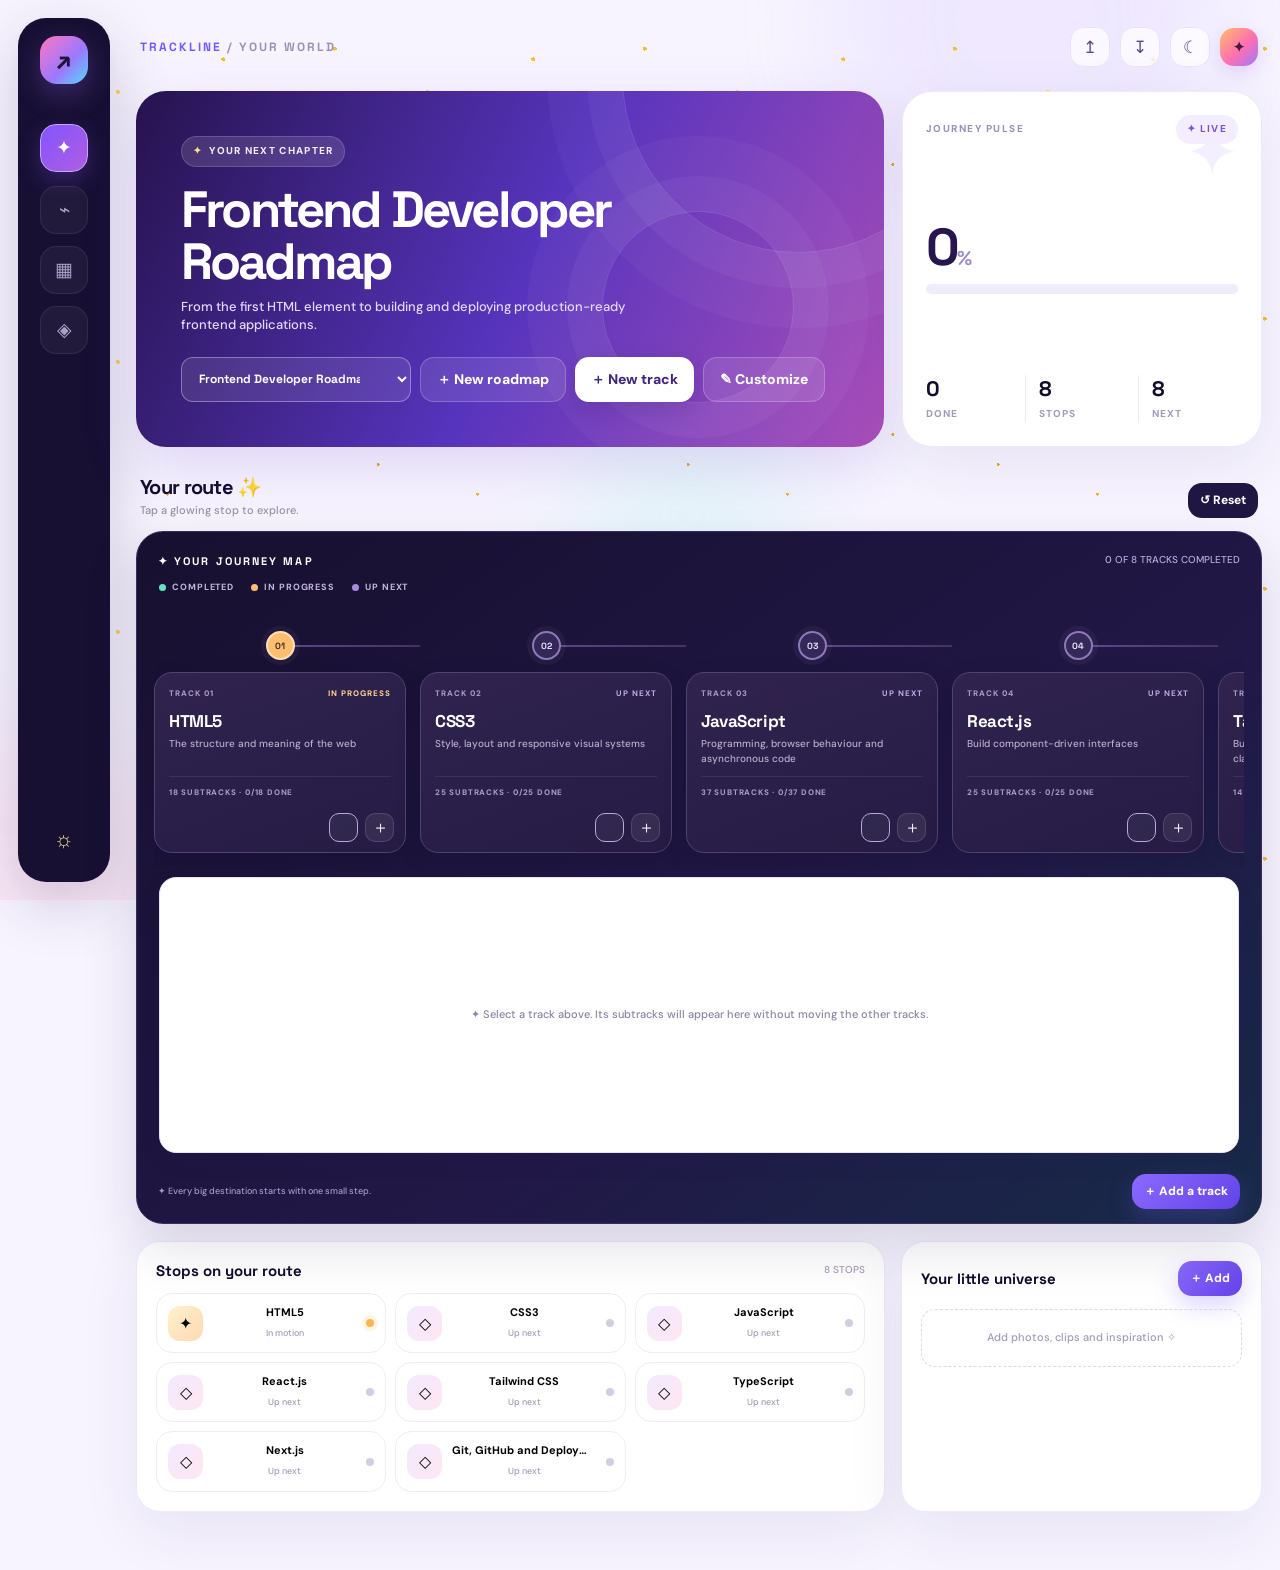
==== commit 6f126158: "Replace static sky with bold individually falling gold particles and suns" ====
--- a/journey-studio/index.html
+++ b/journey-studio/index.html
@@ -265,10 +265,23 @@
  body:not(.dark-mode) .starfield:before{animation-duration:13s!important}
  body:not(.dark-mode) .starfield:after{animation-duration:18s!important}
 }
+
+/* REAL FALLING PARTICLES: individual elements move with transform, not background-position */
+.starfield{position:fixed!important;inset:0!important;overflow:hidden!important;pointer-events:none!important;z-index:0!important;opacity:1!important;background:none!important;animation:none!important}
+.sky-particle{position:absolute!important;display:block!important;top:-18px!important;width:4px!important;height:4px!important;border-radius:50%!important;background:#fff!important;box-shadow:0 0 7px #fff,0 0 14px #dce8ff!important;opacity:.9!important;animation:particleDrop var(--fall-time,12s) linear var(--fall-delay,0s) infinite!important;will-change:transform!important}
+body:not(.dark-mode) .sky-particle{width:5px!important;height:5px!important;background:#ffbf16!important;box-shadow:0 0 5px #ffcf3d,0 0 12px #ffb900,0 0 20px #ffdc6a!important;opacity:1!important}
+.p1{left:4%;--fall-time:13s;--fall-delay:-8s}.p2{left:11%;--fall-time:17s;--fall-delay:-2s}.p3{left:19%;--fall-time:11s;--fall-delay:-9s}.p4{left:27%;--fall-time:15s;--fall-delay:-5s}.p5{left:34%;--fall-time:19s;--fall-delay:-13s}.p6{left:42%;--fall-time:12s;--fall-delay:-3s}.p7{left:49%;--fall-time:16s;--fall-delay:-11s}.p8{left:57%;--fall-time:14s;--fall-delay:-7s}.p9{left:64%;--fall-time:18s;--fall-delay:-1s}.p10{left:71%;--fall-time:12s;--fall-delay:-10s}.p11{left:78%;--fall-time:17s;--fall-delay:-4s}.p12{left:85%;--fall-time:13s;--fall-delay:-6s}.p13{left:93%;--fall-time:20s;--fall-delay:-15s}.p14{left:15%;--fall-time:21s;--fall-delay:-16s}.p15{left:38%;--fall-time:18s;--fall-delay:-12s}.p16{left:61%;--fall-time:22s;--fall-delay:-18s}.p17{left:82%;--fall-time:15s;--fall-delay:-9s}.p18{left:97%;--fall-time:19s;--fall-delay:-14s}
+@keyframes particleDrop{0%{transform:translate3d(0,-3vh,0);opacity:0}8%{opacity:1}92%{opacity:1}100%{transform:translate3d(18px,112vh,0);opacity:0}}
+.sky-sun{position:absolute!important;display:block!important;top:-65px!important;color:#ffb900!important;font-family:Arial,sans-serif!important;font-weight:900!important;line-height:1!important;text-shadow:0 0 8px #ffbd22,0 0 18px #ffca3a,0 0 32px #ffb900!important;animation:sunDrop 14s linear infinite!important;will-change:transform!important}
+.sun-one{left:23%!important;font-size:36px!important;animation-duration:15s!important;animation-delay:-7s!important}
+.sun-two{left:73%!important;font-size:27px!important;animation-duration:19s!important;animation-delay:-13s!important}
+body.dark-mode .sky-sun{color:#fff1a8!important;text-shadow:0 0 8px #fff1a8,0 0 20px #f9dc76!important}
+@keyframes sunDrop{0%{transform:translate3d(0,-5vh,0) rotate(0deg);opacity:0}10%{opacity:1}90%{opacity:1}100%{transform:translate3d(30px,115vh,0) rotate(240deg);opacity:0}}
+@media(prefers-reduced-motion:reduce){.sky-particle,.sky-sun{animation-duration:12s!important;animation-iteration-count:infinite!important}}
 </style>
 </head>
 <body>
-<div class="ambient"><i class="blob a"></i><i class="blob b"></i><i class="blob c"></i><div class="starfield" aria-hidden="true"></div></div>
+<div class="ambient"><i class="blob a"></i><i class="blob b"></i><i class="blob c"></i><div class="starfield" aria-hidden="true"><i class="sky-particle p1"></i><i class="sky-particle p2"></i><i class="sky-particle p3"></i><i class="sky-particle p4"></i><i class="sky-particle p5"></i><i class="sky-particle p6"></i><i class="sky-particle p7"></i><i class="sky-particle p8"></i><i class="sky-particle p9"></i><i class="sky-particle p10"></i><i class="sky-particle p11"></i><i class="sky-particle p12"></i><i class="sky-particle p13"></i><i class="sky-particle p14"></i><i class="sky-particle p15"></i><i class="sky-particle p16"></i><i class="sky-particle p17"></i><i class="sky-particle p18"></i><i class="sky-sun sun-one">☀</i><i class="sky-sun sun-two">☀</i></div></div>
 <div class="app">
 <aside class="rail"><button class="brandmark" id="backTop" title="Back to top">↗</button><nav class="railnav"><button class="navicon active" title="Journey" data-scroll="top">✦</button><button class="navicon" title="Map" data-scroll="mapSection">⌁</button><button class="navicon" title="Stations" data-scroll="stationsSection">▦</button><button class="navicon" title="Uploads" data-scroll="uploadsSection">◈</button></nav><button class="railbottom" id="themeRailToggle" title="Switch light/dark mode" aria-label="Switch light/dark mode">☼</button></aside>
 <main class="main" id="top">
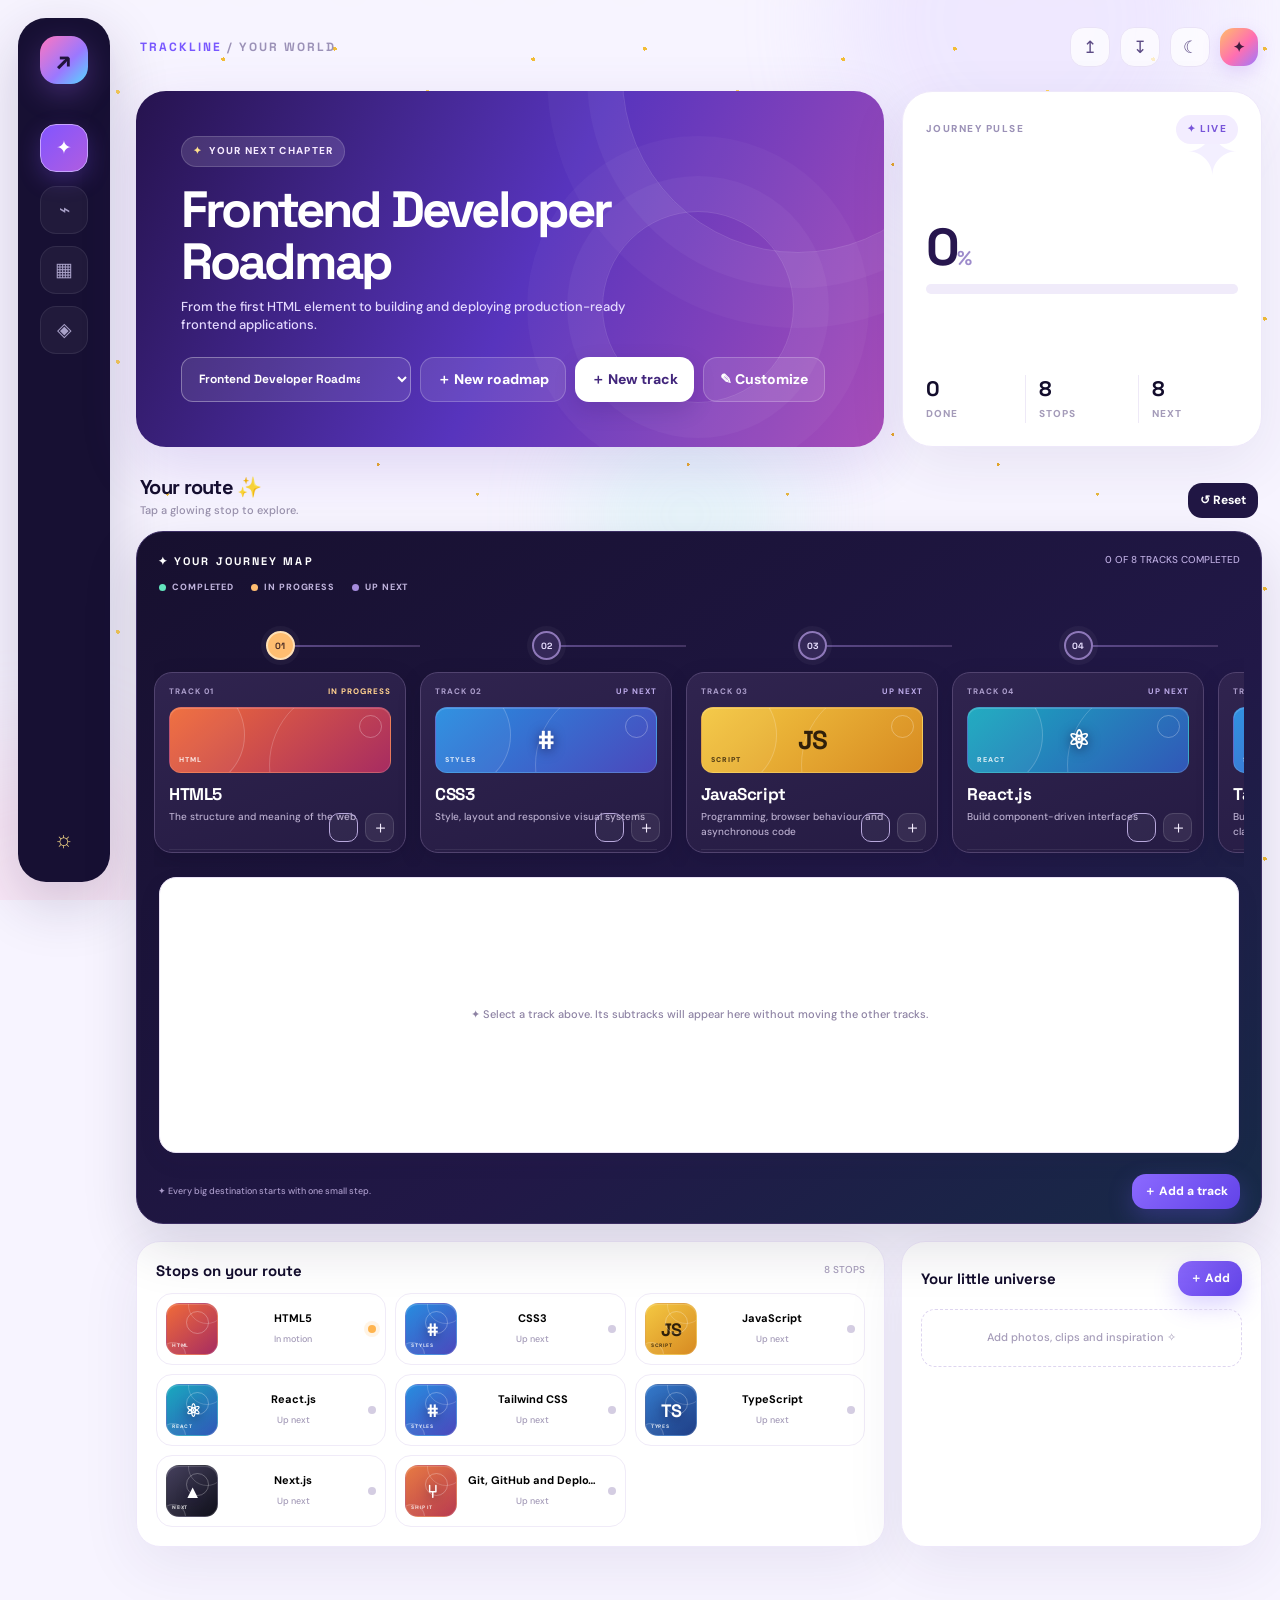
==== commit a9b7f554: "Fix duplicate subtrack editor ID and add roadmap thumbnails" ====
--- a/journey-studio/index.html
+++ b/journey-studio/index.html
@@ -278,6 +278,43 @@
 body.dark-mode .sky-sun{color:#fff1a8!important;text-shadow:0 0 8px #fff1a8,0 0 20px #f9dc76!important}
 @keyframes sunDrop{0%{transform:translate3d(0,-5vh,0) rotate(0deg);opacity:0}10%{opacity:1}90%{opacity:1}100%{transform:translate3d(30px,115vh,0) rotate(240deg);opacity:0}}
 @media(prefers-reduced-motion:reduce){.sky-particle,.sky-sun{animation-duration:12s!important;animation-iteration-count:infinite!important}}
+
+/* FIX: roadmap drawer and station-editor subtrack manager are separate components */
+.station-subtrack-editor{border:1px solid #51436f;background:#21183c;border-radius:14px;padding:12px;display:grid;gap:10px;max-height:250px;overflow:auto;overscroll-behavior:contain}
+.station-subtrack-editor .subitem{background:#ffffff0b;border-color:#ffffff18;color:#f5efff}
+.station-subtrack-editor .subname{color:#f0e9ff}
+.station-subtrack-editor .empty{color:#b7a9ce}
+body:not(.dark-mode) .station-subtrack-editor{background:#faf8ff;border-color:#e9e1f4}
+body:not(.dark-mode) .station-subtrack-editor .subitem{background:#fff;border-color:#eee8f8;color:#30214d}
+body:not(.dark-mode) .station-subtrack-editor .subname{color:#30214d}
+/* Illustrated, self-contained thumbnails — no external image requests */
+.track-thumb{position:relative;isolation:isolate;display:flex;align-items:center;justify-content:center;overflow:hidden;flex:none;border:1px solid #ffffff25;border-radius:13px;color:white;background:linear-gradient(135deg,#3e2b79,#a04fbb);box-shadow:inset 0 1px #ffffff28}
+.track-thumb:before,.track-thumb:after{content:"";position:absolute;border:1px solid #ffffff30;border-radius:50%;width:72%;aspect-ratio:1;right:-18%;top:-36%;z-index:-1}
+.track-thumb:after{width:48%;right:auto;left:-15%;top:auto;bottom:-27%;background:#ffffff0b}
+.track-thumb b{font:800 21px 'Space Grotesk';letter-spacing:-.07em;text-shadow:0 2px 12px #160b38aa}
+.track-thumb small{position:absolute;bottom:5px;left:7px;font-size:6px;font-weight:900;letter-spacing:.15em;opacity:.8}
+.track-thumb .thumb-orbit{position:absolute;width:23px;height:23px;border:1px solid #ffffff45;border-radius:50%;right:8px;top:7px}
+.thumb-html{background:linear-gradient(140deg,#f06b39,#a72c61)}
+.thumb-css{background:linear-gradient(140deg,#278de0,#4b48bc)}
+.thumb-js{background:linear-gradient(140deg,#f4c842,#d78a22);color:#30200a}
+.thumb-js b{color:#30200a;text-shadow:none}
+.thumb-react{background:linear-gradient(140deg,#19a9bf,#3157b8)}
+.thumb-ts{background:linear-gradient(140deg,#347acb,#203f87)}
+.thumb-next{background:linear-gradient(140deg,#45405d,#10101b)}
+.thumb-git{background:linear-gradient(140deg,#e77a43,#b83b50)}
+.thumb-python{background:linear-gradient(140deg,#3679b5,#e0ad42)}
+.thumb-dsa{background:linear-gradient(140deg,#5d4bc7,#a34cba)}
+.thumb-backend{background:linear-gradient(140deg,#168c86,#3157a5)}
+.thumb-generic{background:linear-gradient(140deg,#7653d5,#d05da6)}
+.map-thumb{width:100%;height:66px;margin:10px 0 9px;border-radius:12px}
+.map-thumb b{font-size:26px}.map-thumb small{font-size:7px;bottom:6px;left:9px}
+.station-thumb{width:52px;height:52px;border-radius:13px}
+.station-thumb b{font-size:18px}.station-thumb small{font-size:5px;bottom:5px;left:5px}
+.stationrow{gap:11px!important;padding:9px!important}
+.stationrow .stationtext{align-self:center}
+.stop-main{padding-top:13px!important}
+.stop-main .map-thumb{margin-top:9px!important}
+@media(max-width:620px){.station-thumb{width:44px;height:44px}.map-thumb{height:58px}}
 </style>
 </head>
 <body>
@@ -293,7 +330,7 @@
 <section class="below"><div class="card" id="stationsSection"><div class="cardhead"><h3>Stops on your route</h3><span id="stopCount">0 STOPS</span></div><div class="stations" id="milestones"></div></div><div class="card" id="uploadsSection"><div class="cardhead"><h3>Your little universe</h3><button class="btn small purple" id="uploadGeneral">＋ Add</button></div><div class="resources" id="journeyResources"></div><input type="file" id="generalFile" accept="image/*,video/*,.gif,.webm,.mp4,.pdf" hidden multiple></div></section>
 </main></div>
 <nav class="mobilebar"><button class="active" data-scroll="top">✦<span>HOME</span></button><button data-scroll="mapSection">⌁<span>MAP</span></button><button data-scroll="stationsSection">▦<span>STOPS</span></button><button data-scroll="uploadsSection">◈<span>MEDIA</span></button></nav>
-<dialog id="stationDialog"><div class="modalhead"><h3 id="stationDialogTitle">New station</h3><button class="close" id="closeStation">×</button></div><form id="stationForm"><div class="modalbody"><div class="field"><label>Station name</label><input id="stationName" required maxlength="60" placeholder="e.g. Backend era"></div><div class="field"><label>Quick note</label><textarea id="stationDesc" maxlength="240" placeholder="What's the vibe?"></textarea></div><div class="field"><label>Mini checklist · one per line</label><textarea id="stationTasks" placeholder="Learn the basics&#10;Build something cool"></textarea></div><div class="field"><label>Useful link</label><input id="stationLink" type="url" placeholder="https://..."></div><div class="field"><label>Add your media</label><input id="stationFiles" type="file" multiple accept="image/*,video/*,.gif,.webm,.mp4,.pdf"><div class="filelist" id="stationFileList"></div></div><div id="subtrackPanel" class="subtrack-panel"></div><div class="field"><label>Station status</label><select id="stationStatus"><option value="upcoming">Coming up</option><option value="active">In progress</option><option value="done">Completed</option></select></div></div><div class="modalfoot"><div class="insert-actions"><button type="button" class="btn small" id="insertBefore">＋ Before</button><button type="button" class="btn small" id="insertAfter">＋ After</button></div><button type="button" class="btn small" id="deleteStation" style="background:#fff0f2;color:#d74c77;display:none">Delete</button><button type="submit" class="btn purple">Save station ✦</button></div></form></dialog>
+<dialog id="stationDialog"><div class="modalhead"><h3 id="stationDialogTitle">New station</h3><button class="close" id="closeStation">×</button></div><form id="stationForm"><div class="modalbody"><div class="field"><label>Station name</label><input id="stationName" required maxlength="60" placeholder="e.g. Backend era"></div><div class="field"><label>Quick note</label><textarea id="stationDesc" maxlength="240" placeholder="What's the vibe?"></textarea></div><div class="field"><label>Mini checklist · one per line</label><textarea id="stationTasks" placeholder="Learn the basics&#10;Build something cool"></textarea></div><div class="field"><label>Useful link</label><input id="stationLink" type="url" placeholder="https://..."></div><div class="field"><label>Add your media</label><input id="stationFiles" type="file" multiple accept="image/*,video/*,.gif,.webm,.mp4,.pdf"><div class="filelist" id="stationFileList"></div></div><div id="stationSubtrackEditor" class="station-subtrack-editor"></div><div class="field"><label>Station status</label><select id="stationStatus"><option value="upcoming">Coming up</option><option value="active">In progress</option><option value="done">Completed</option></select></div></div><div class="modalfoot"><div class="insert-actions"><button type="button" class="btn small" id="insertBefore">＋ Before</button><button type="button" class="btn small" id="insertAfter">＋ After</button></div><button type="button" class="btn small" id="deleteStation" style="background:#fff0f2;color:#d74c77;display:none">Delete</button><button type="submit" class="btn purple">Save station ✦</button></div></form></dialog>
 <dialog id="roadmapDialog"><div class="modalhead"><div><h3>Create a roadmap ✦</h3><small style="color:#8f83aa;font-size:10px">Give your roadmap a name. Add its tracks and subtracks directly after creating it.</small></div><button class="close" id="closeRoadmap">×</button></div><form id="roadmapCreateForm"><div class="modalbody"><div class="field"><label>Roadmap name</label><input id="newRoadmapTitle" required maxlength="70" placeholder="e.g. Backend Developer Roadmap"></div><div class="field"><label>Description</label><textarea id="newRoadmapDescription" maxlength="220" placeholder="What do you want to learn or achieve?"></textarea></div></div><div class="modalfoot"><span></span><button class="btn purple" type="submit">Create roadmap ✦</button></div></form></dialog>
 <dialog id="journeyDialog"><div class="modalhead"><h3>Make it yours</h3><button class="close" id="closeJourney">×</button></div><form id="journeyForm"><div class="modalbody"><div class="field"><label>Big title</label><input id="titleInput" maxlength="70" required></div><div class="field"><label>One-line mood</label><textarea id="descInput" maxlength="250"></textarea></div><div class="field"><label>Your ride emoji</label><input id="trainInput" maxlength="8" placeholder="🚀"></div></div><div class="modalfoot"><span></span><button class="btn purple">Save ✦</button></div></form></dialog>
 <input type="file" id="importFile" accept="application/json,.json" hidden><div class="toast" id="toast"></div>
@@ -345,6 +382,21 @@
 $('createRoadmapBtn').onclick=()=>$('roadmapDialog').showModal();
 $('closeRoadmap').onclick=()=>$('roadmapDialog').close();
 $('roadmapCreateForm').onsubmit=async e=>{e.preventDefault();storeActiveRoadmap();const title=$('newRoadmapTitle').value.trim();if(!title)return;const fresh={id:crypto.randomUUID(),title,description:$('newRoadmapDescription').value.trim()||'A new roadmap, built one step at a time.',train:'🚀',stations:[],uploads:[]};roadmaps.push(fresh);activeRoadmapId=fresh.id;data=copySnapshot(fresh);await save();renderRoadmapSelect();render();$('roadmapDialog').close();$('roadmapCreateForm').reset();toast('Roadmap created — add your first track ✨');$('mapSection').scrollIntoView({behavior:'smooth',block:'start'})};
+function trackThumb(name,extra=''){
+ const n=String(name||'').toLowerCase();
+ let kind='generic',symbol='✦',label='MILESTONE';
+ if(n.includes('html')){kind='html';symbol='</>';label='HTML'}
+ else if(n.includes('css')||n.includes('tailwind')){kind='css';symbol='#';label='STYLES'}
+ else if(n.includes('javascript')||n==='js'){kind='js';symbol='JS';label='SCRIPT'}
+ else if(n.includes('react')){kind='react';symbol='⚛';label='REACT'}
+ else if(n.includes('typescript')){kind='ts';symbol='TS';label='TYPES'}
+ else if(n.includes('next')){kind='next';symbol='▲';label='NEXT'}
+ else if(n.includes('git')||n.includes('github')||n.includes('deploy')){kind='git';symbol='⑂';label='SHIP IT'}
+ else if(n.includes('python')){kind='python';symbol='Py';label='PYTHON'}
+ else if(n.includes('dsa')||n.includes('algorithm')){kind='dsa';symbol='⌘';label='ALGORITHMS'}
+ else if(n.includes('backend')||n.includes('api')){kind='backend';symbol='⌁';label='BACKEND'}
+ return '<span class="track-thumb '+extra+' thumb-'+kind+'"><i class="thumb-orbit"></i><b>'+symbol+'</b><small>'+label+'</small></span>';
+}
 function render(){
  const n=data.stations.length,done=data.stations.filter(s=>s.status==='done').length,pct=n?Math.round(done/n*100):0;
  $('journeyTitle').innerHTML=esc(data.title).replace(/\n/g,'<br>');
@@ -355,7 +407,7 @@
  $('totalCount').textContent=n;
  $('remainingCount').textContent=n-done;
  $('stopCount').textContent=n+' STOPS';
- $('milestones').innerHTML=n?data.stations.map(s=>'<button class="stationrow '+s.status+'" data-open="'+esc(s.id)+'"><span class="stationico">'+(s.status==='done'?'✓':s.status==='active'?'✦':'◇')+'</span><span class="stationtext"><b>'+esc(s.name)+'</b><small>'+(s.status==='done'?'All clear':s.status==='active'?'In motion':'Up next')+'</small></span><i class="statusdot"></i></button>').join(''):'<div class="empty">Your first stop is waiting ✦</div>';
+ $('milestones').innerHTML=n?data.stations.map(s=>'<button class="stationrow '+s.status+'" data-open="'+esc(s.id)+'">'+trackThumb(s.name,'station-thumb')+'<span class="stationtext"><b>'+esc(s.name)+'</b><small>'+(s.status==='done'?'All clear':s.status==='active'?'In motion':'Up next')+'</small></span><i class="statusdot"></i></button>').join(''):'<div class="empty">Your first stop is waiting ✦</div>';
  $('journeyResources').innerHTML=(data.uploads||[]).length?data.uploads.map((f,i)=>'<div class="resource"><span class="r-icon">✧</span><span style="min-width:0;flex:1"><b>'+esc(f.name)+'</b><small>'+esc(f.type||'File')+'</small></span><button class="remove" data-remove="'+i+'">×</button></div>').join(''):'<div class="empty">Add photos, clips and inspiration ✧</div>';
  drawMap();
 }
@@ -369,7 +421,7 @@
  host.innerHTML=data.stations.map((s,i)=>{
   s.subtracks=s.subtracks||[];const isOpen=s.id===selectedTrackId,subDone=s.subtracks.filter(x=>x.done).length;
   const status=s.status==='done'?'COMPLETED':s.status==='active'?'IN PROGRESS':'UP NEXT';
-  return '<article class="map-stop '+s.status+(isOpen?' expanded':'')+'" data-stop="'+esc(s.id)+'"><div class="stop-connector"></div><div class="stop-node-wrap"><span class="stop-node">'+(s.status==='done'?'✓':String(i+1).padStart(2,'0'))+'</span></div><div class="stop-card"><button class="stop-main" data-expand="'+esc(s.id)+'" aria-expanded="'+isOpen+'"><span class="stop-meta"><span>TRACK '+String(i+1).padStart(2,'0')+'</span><span class="status-label">'+status+'</span></span><strong>'+esc(s.name)+'</strong><span class="stop-description">'+esc(s.desc||'A new milestone on your journey')+'</span><span class="stop-bottom"><span>'+s.subtracks.length+' SUBTRACKS · '+subDone+'/'+s.subtracks.length+' DONE</span></span></button><div class="track-actions"><button type="button" class="track-done-btn '+(s.status==='done'?'is-done':'')+'" data-toggle-track="'+esc(s.id)+'" aria-label="Mark '+esc(s.name)+' '+(s.status==='done'?'not done':'done')+'" title="Toggle completion"></button><button type="button" class="expand-mark" data-expand="'+esc(s.id)+'" aria-label="Open subtracks">'+(isOpen?'−':'＋')+'</button></div></div></article>'
+  return '<article class="map-stop '+s.status+(isOpen?' expanded':'')+'" data-stop="'+esc(s.id)+'"><div class="stop-connector"></div><div class="stop-node-wrap"><span class="stop-node">'+(s.status==='done'?'✓':String(i+1).padStart(2,'0'))+'</span></div><div class="stop-card"><button class="stop-main" data-expand="'+esc(s.id)+'" aria-expanded="'+isOpen+'"><span class="stop-meta"><span>TRACK '+String(i+1).padStart(2,'0')+'</span><span class="status-label">'+status+'</span></span>'+trackThumb(s.name,'map-thumb')+'<strong>'+esc(s.name)+'</strong><span class="stop-description">'+esc(s.desc||'A new milestone on your journey')+'</span><span class="stop-bottom"><span>'+s.subtracks.length+' SUBTRACKS · '+subDone+'/'+s.subtracks.length+' DONE</span></span></button><div class="track-actions"><button type="button" class="track-done-btn '+(s.status==='done'?'is-done':'')+'" data-toggle-track="'+esc(s.id)+'" aria-label="Mark '+esc(s.name)+' '+(s.status==='done'?'not done':'done')+'" title="Toggle completion"></button><button type="button" class="expand-mark" data-expand="'+esc(s.id)+'" aria-label="Open subtracks">'+(isOpen?'−':'＋')+'</button></div></div></article>'
  }).join('');
  const active=data.stations.find(s=>s.id===selectedTrackId);
  if(!active){panel.innerHTML='<div class="subpanel-empty">✦ Select a track above. Its subtracks will appear here without moving the other tracks.</div>';}
@@ -393,7 +445,7 @@
  panel.onsubmit=async e=>{const form=e.target.closest('[data-add-form]');if(!form)return;e.preventDefault();const s=data.stations.find(x=>x.id===form.dataset.addForm),input=form.elements.subtrack,title=input.value.trim();if(!title)return;s.subtracks=s.subtracks||[];s.subtracks.push({id:crypto.randomUUID(),title,done:false});await save();drawMap()};
 }
 function openStation(id){editingId=id;const s=data.stations.find(x=>x.id===id);$('stationDialogTitle').textContent='Station details ✦';$('stationName').value=s.name;$('stationDesc').value=s.desc||'';$('stationTasks').value=(s.tasks||[]).join('\n');$('stationLink').value=s.link||'';$('stationStatus').value=s.status;$('stationFiles').value='';$('deleteStation').style.display='inline-block';showFiles(s);s.subtracks=s.subtracks||[];renderSubtracks(s);$('insertBefore').style.display='inline-block';$('insertAfter').style.display='inline-block';$('stationDialog').showModal()}
-function renderSubtracks(s){s.subtracks=s.subtracks||[];const h=$('subtrackPanel');h.innerHTML='<div class="subhead"><b>Subtracks inside this track</b><span>'+s.subtracks.length+' ITEMS</span></div><div class="subadd"><input id="subtrackInput" placeholder="Add a subtrack…" maxlength="80"><button type="button" class="btn purple small" id="addSubtrack">＋ Add</button></div><div class="subitems">'+(s.subtracks.map((x,i)=>'<div class="subitem"><span class="subnum">'+(i+1)+'</span><span class="subname">'+esc(x.title)+'</span><button type="button" data-up="'+i+'">↑</button><button type="button" data-down="'+i+'">↓</button><button type="button" data-edit="'+i+'">✎</button><button type="button" data-del="'+i+'">×</button></div>').join('')||'<div class="empty">Add smaller steps that belong to this track.</div>')+'</div>';h.querySelector('#addSubtrack').onclick=async()=>{let v=h.querySelector('#subtrackInput').value.trim();if(v){s.subtracks.push({id:crypto.randomUUID(),title:v});await save();renderSubtracks(s);drawMap()}};h.querySelectorAll('[data-del]').forEach(b=>b.onclick=async()=>{s.subtracks.splice(+b.dataset.del,1);await save();renderSubtracks(s);drawMap()});h.querySelectorAll('[data-edit]').forEach(b=>b.onclick=async()=>{let i=+b.dataset.edit,v=prompt('Rename subtrack',s.subtracks[i].title);if(v&&v.trim()){s.subtracks[i].title=v.trim();await save();renderSubtracks(s);drawMap()}});h.querySelectorAll('[data-up],[data-down]').forEach(b=>b.onclick=async()=>{let i=+(b.dataset.up??b.dataset.down),j=b.hasAttribute('data-up')?i-1:i+1;if(j<0||j>=s.subtracks.length)return;[s.subtracks[i],s.subtracks[j]]=[s.subtracks[j],s.subtracks[i]];await save();renderSubtracks(s);drawMap()})}
+function renderSubtracks(s){s.subtracks=s.subtracks||[];const h=$('stationSubtrackEditor');h.innerHTML='<div class="subhead"><b>Subtracks inside this track</b><span>'+s.subtracks.length+' ITEMS</span></div><div class="subadd"><input id="subtrackInput" placeholder="Add a subtrack…" maxlength="80"><button type="button" class="btn purple small" id="addSubtrack">＋ Add</button></div><div class="subitems">'+(s.subtracks.map((x,i)=>'<div class="subitem"><span class="subnum">'+(i+1)+'</span><span class="subname">'+esc(x.title)+'</span><button type="button" data-up="'+i+'">↑</button><button type="button" data-down="'+i+'">↓</button><button type="button" data-edit="'+i+'">✎</button><button type="button" data-del="'+i+'">×</button></div>').join('')||'<div class="empty">Add smaller steps that belong to this track.</div>')+'</div>';h.querySelector('#addSubtrack').onclick=async()=>{let v=h.querySelector('#subtrackInput').value.trim();if(v){s.subtracks.push({id:crypto.randomUUID(),title:v});await save();renderSubtracks(s);drawMap()}};h.querySelectorAll('[data-del]').forEach(b=>b.onclick=async()=>{s.subtracks.splice(+b.dataset.del,1);await save();renderSubtracks(s);drawMap()});h.querySelectorAll('[data-edit]').forEach(b=>b.onclick=async()=>{let i=+b.dataset.edit,v=prompt('Rename subtrack',s.subtracks[i].title);if(v&&v.trim()){s.subtracks[i].title=v.trim();await save();renderSubtracks(s);drawMap()}});h.querySelectorAll('[data-up],[data-down]').forEach(b=>b.onclick=async()=>{let i=+(b.dataset.up??b.dataset.down),j=b.hasAttribute('data-up')?i-1:i+1;if(j<0||j>=s.subtracks.length)return;[s.subtracks[i],s.subtracks[j]]=[s.subtracks[j],s.subtracks[i]];await save();renderSubtracks(s);drawMap()})}
 function showFiles(s){$('stationFileList').innerHTML=(s.files||[]).map((f,i)=>'<button type="button" data-file="'+i+'">'+esc(f.name)+' ↗</button>').join('');$('stationFileList').querySelectorAll('[data-file]').forEach(b=>b.onclick=()=>{const f=s.files[+b.dataset.file],w=window.open();if(w){if(f.type.startsWith('image/')||f.type.startsWith('video/'))w.document.write('<'+(f.type.startsWith('video/')?'video controls':'img')+' src="'+f.data+'" style="max-width:100%;max-height:95vh">');else w.location.href=f.data}})}
 $('addBtn').onclick=()=>{insertAt=null;selectedTrackId=null;editingId=null;$('insertBefore').style.display='none';$('insertAfter').style.display='none';$('stationForm').reset();$('stationDialogTitle').textContent='New station ✦';$('stationStatus').value='upcoming';$('deleteStation').style.display='none';$('stationFileList').innerHTML='';$('stationDialog').showModal()};
 $('closeStation').onclick=()=>$('stationDialog').close();
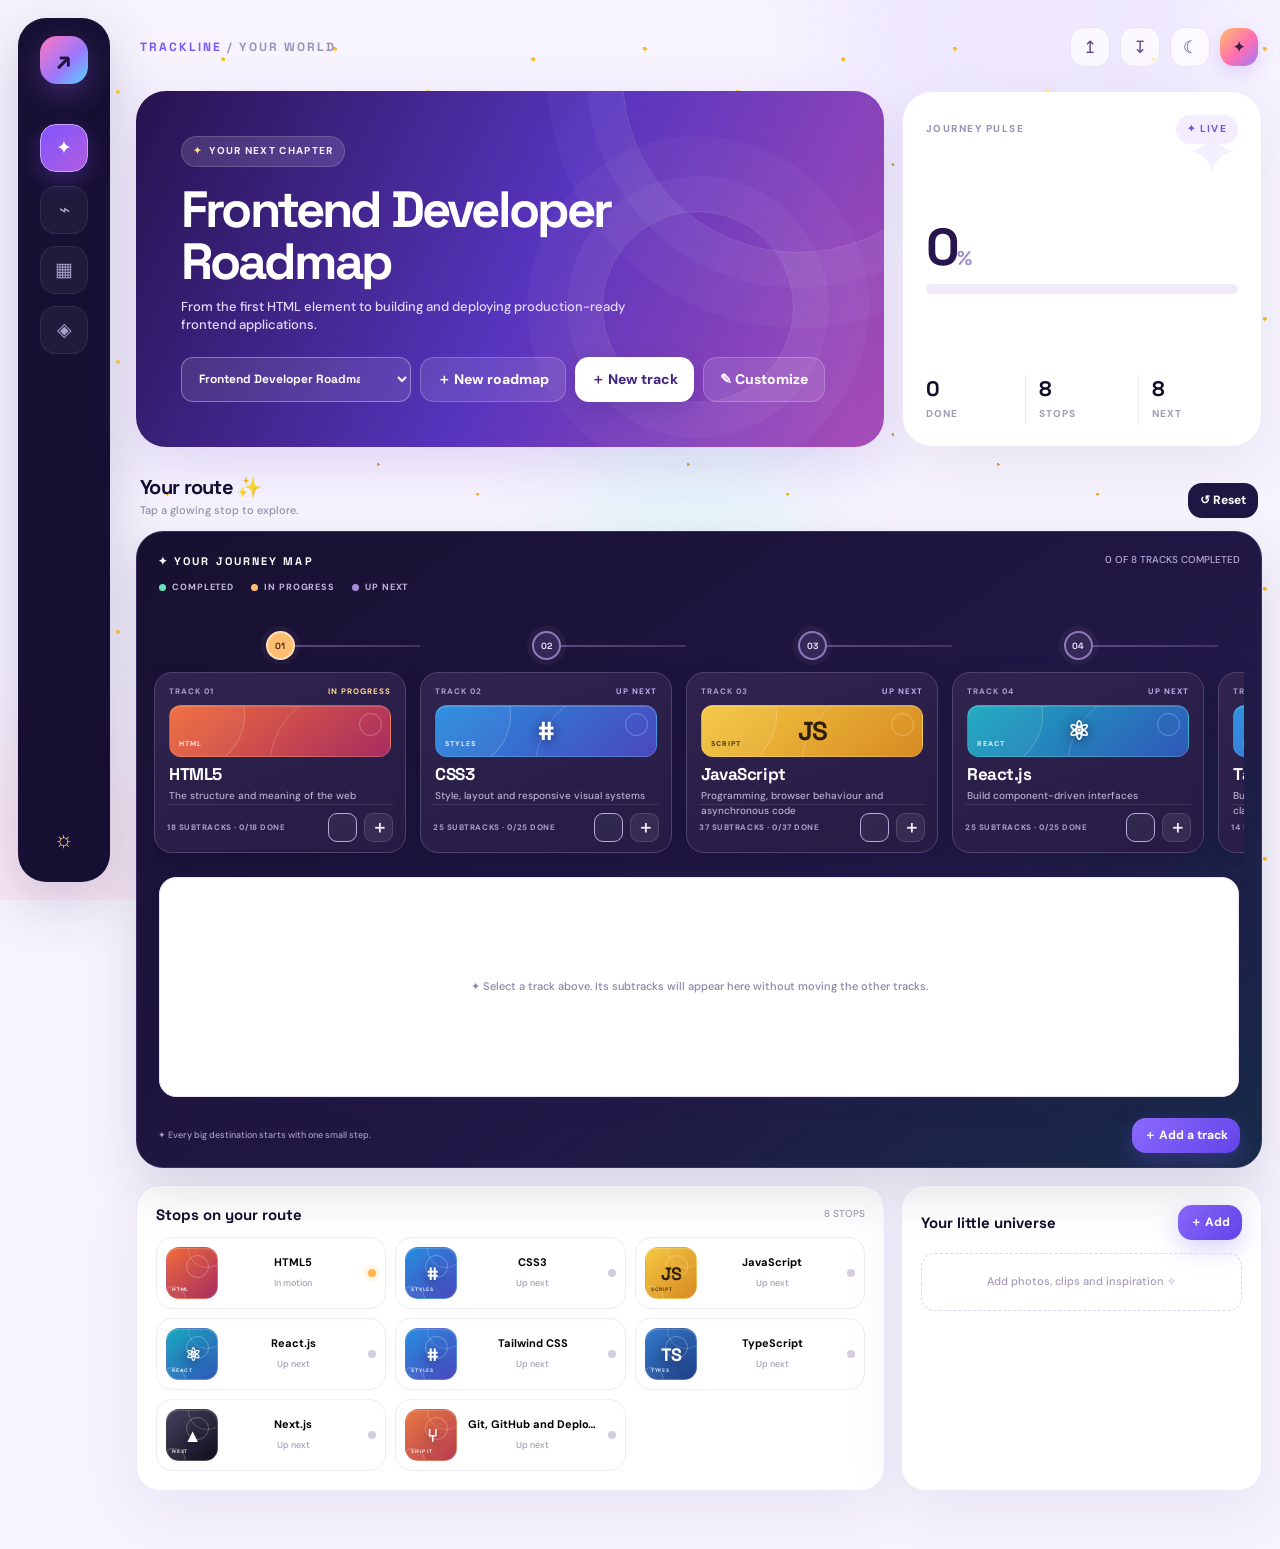
==== commit 4b1b0510: "Fix track checkbox layout and preserve subtrack panel state" ====
--- a/journey-studio/index.html
+++ b/journey-studio/index.html
@@ -315,6 +315,26 @@
 .stop-main{padding-top:13px!important}
 .stop-main .map-thumb{margin-top:9px!important}
 @media(max-width:620px){.station-thumb{width:44px;height:44px}.map-thumb{height:58px}}
+
+/* FINAL FIX: card footer controls share one stable row; never float over text */
+.stop-card{display:flex!important;flex-direction:column!important;justify-content:space-between!important}
+.stop-main{position:relative!important;display:block!important;flex:1 1 auto!important;width:100%!important;height:auto!important;min-height:0!important;padding:13px 14px 8px!important}
+.stop-main strong{margin:8px 0 5px!important}
+.stop-main .map-thumb{height:52px!important;margin:7px 0 7px!important}
+.stop-description{min-height:0!important}
+.stop-bottom{position:relative!important;inset:auto!important;display:flex!important;flex:0 0 auto!important;align-items:center!important;justify-content:space-between!important;gap:8px!important;min-width:0!important;margin:0 12px 10px!important;padding:8px 0 0!important;border-top:1px solid #ffffff18!important;white-space:nowrap!important}
+.stop-bottom>span{min-width:0!important;overflow:hidden!important;text-overflow:ellipsis!important;white-space:nowrap!important;font-size:8px!important;letter-spacing:.07em!important}
+.track-actions{position:static!important;inset:auto!important;display:flex!important;flex:0 0 auto!important;flex-direction:row!important;align-items:center!important;justify-content:flex-end!important;gap:7px!important;width:auto!important;height:29px!important;padding:0!important;margin:0!important}
+.track-actions .track-done-btn,.track-actions .expand-mark{position:static!important;display:grid!important;place-items:center!important;flex:none!important;width:29px!important;height:29px!important;min-width:29px!important;margin:0!important;transform:none!important;border-radius:9px!important}
+.track-actions .track-done-btn{border:1.5px solid #b8a8dc!important;background:#ffffff0c!important;color:#e9ddff!important;font-size:13px!important}
+.track-actions .track-done-btn.is-done{background:#54d9b0!important;border-color:#9affdf!important;color:#123b35!important}
+.track-actions .expand-mark{border:1px solid #ffffff20!important;background:#ffffff13!important;color:#f5edff!important}
+.subtrack-panel{height:220px!important;min-height:220px!important;max-height:220px!important;overflow:hidden!important}
+.subpanel-body{display:block!important;flex:1 1 auto!important;min-height:0!important;height:0!important;max-height:none!important;overflow-y:auto!important;overflow-x:hidden!important;overscroll-behavior:contain!important}
+.subpanel-body .inline-list{display:grid!important;grid-template-columns:repeat(2,minmax(0,1fr))!important;align-content:start!important;gap:7px!important}
+.subpanel-body .inline-sub{min-height:38px!important}
+@media(max-width:900px){.subtrack-panel{height:210px!important;min-height:210px!important;max-height:210px!important}}
+@media(max-width:620px){.stop-bottom{margin-left:9px!important;margin-right:9px!important}.stop-bottom>span{font-size:7px!important}.track-actions{gap:5px!important}.track-actions .track-done-btn,.track-actions .expand-mark{width:27px!important;height:27px!important;min-width:27px!important}}
 </style>
 </head>
 <body>
@@ -397,6 +417,12 @@
  else if(n.includes('backend')||n.includes('api')){kind='backend';symbol='⌁';label='BACKEND'}
  return '<span class="track-thumb '+extra+' thumb-'+kind+'"><i class="thumb-orbit"></i><b>'+symbol+'</b><small>'+label+'</small></span>';
 }
+function updateJourneyProgress(){
+ const n=data.stations.length,done=data.stations.filter(s=>s.status==='done').length,pct=n?Math.round(done/n*100):0;
+ $('percent').innerHTML=pct+'<span>%</span>';$('barFill').style.width=pct+'%';
+ $('doneCount').textContent=done;$('totalCount').textContent=n;$('remainingCount').textContent=n-done;
+ $('stopCount').textContent=n+' STOPS';
+}
 function render(){
  const n=data.stations.length,done=data.stations.filter(s=>s.status==='done').length,pct=n?Math.round(done/n*100):0;
  $('journeyTitle').innerHTML=esc(data.title).replace(/\n/g,'<br>');
@@ -421,7 +447,7 @@
  host.innerHTML=data.stations.map((s,i)=>{
   s.subtracks=s.subtracks||[];const isOpen=s.id===selectedTrackId,subDone=s.subtracks.filter(x=>x.done).length;
   const status=s.status==='done'?'COMPLETED':s.status==='active'?'IN PROGRESS':'UP NEXT';
-  return '<article class="map-stop '+s.status+(isOpen?' expanded':'')+'" data-stop="'+esc(s.id)+'"><div class="stop-connector"></div><div class="stop-node-wrap"><span class="stop-node">'+(s.status==='done'?'✓':String(i+1).padStart(2,'0'))+'</span></div><div class="stop-card"><button class="stop-main" data-expand="'+esc(s.id)+'" aria-expanded="'+isOpen+'"><span class="stop-meta"><span>TRACK '+String(i+1).padStart(2,'0')+'</span><span class="status-label">'+status+'</span></span>'+trackThumb(s.name,'map-thumb')+'<strong>'+esc(s.name)+'</strong><span class="stop-description">'+esc(s.desc||'A new milestone on your journey')+'</span><span class="stop-bottom"><span>'+s.subtracks.length+' SUBTRACKS · '+subDone+'/'+s.subtracks.length+' DONE</span></span></button><div class="track-actions"><button type="button" class="track-done-btn '+(s.status==='done'?'is-done':'')+'" data-toggle-track="'+esc(s.id)+'" aria-label="Mark '+esc(s.name)+' '+(s.status==='done'?'not done':'done')+'" title="Toggle completion"></button><button type="button" class="expand-mark" data-expand="'+esc(s.id)+'" aria-label="Open subtracks">'+(isOpen?'−':'＋')+'</button></div></div></article>'
+  return '<article class="map-stop '+s.status+(isOpen?' expanded':'')+'" data-stop="'+esc(s.id)+'"><div class="stop-connector"></div><div class="stop-node-wrap"><span class="stop-node">'+(s.status==='done'?'✓':String(i+1).padStart(2,'0'))+'</span></div><div class="stop-card"><button class="stop-main" data-expand="'+esc(s.id)+'" aria-expanded="'+isOpen+'"><span class="stop-meta"><span>TRACK '+String(i+1).padStart(2,'0')+'</span><span class="status-label">'+status+'</span></span>'+trackThumb(s.name,'map-thumb')+'<strong>'+esc(s.name)+'</strong><span class="stop-description">'+esc(s.desc||'A new milestone on your journey')+'</span></button><div class="stop-bottom"><span>'+s.subtracks.length+' SUBTRACKS · '+subDone+'/'+s.subtracks.length+' DONE</span><div class="track-actions"><button type="button" class="track-done-btn '+(s.status==='done'?'is-done':'')+'" data-toggle-track="'+esc(s.id)+'" aria-label="Mark '+esc(s.name)+' '+(s.status==='done'?'not done':'done')+'" title="Toggle completion">'+(s.status==='done'?'✓':'')+'</button><button type="button" class="expand-mark" data-expand="'+esc(s.id)+'" aria-label="Open subtracks">'+(isOpen?'−':'＋')+'</button></div></div></div></article>'
  }).join('');
  const active=data.stations.find(s=>s.id===selectedTrackId);
  if(!active){panel.innerHTML='<div class="subpanel-empty">✦ Select a track above. Its subtracks will appear here without moving the other tracks.</div>';}
@@ -441,7 +467,7 @@
   if(btn.dataset.subup!==undefined||btn.dataset.subdown!==undefined){const k=+(btn.dataset.subup??btn.dataset.subdown),n=btn.dataset.subup!==undefined?k-1:k+1;if(n>=0&&n<s.subtracks.length){[s.subtracks[k],s.subtracks[n]]=[s.subtracks[n],s.subtracks[k]];await save();drawMap()}return}
  };
  host.onclick=handleClick;panel.onclick=handleClick;
- panel.onchange=async e=>{const input=e.target.closest('[data-subtoggle]');if(!input)return;const s=data.stations.find(x=>x.id===selectedTrackId),sub=s&&s.subtracks[+input.dataset.subtoggle];if(!sub)return;sub.done=input.checked;if(s.subtracks.length&&s.subtracks.every(x=>x.done))s.status='done';else if(s.status==='done')s.status='active';await save();render()};
+ panel.onchange=async e=>{const input=e.target.closest('[data-subtoggle]');if(!input)return;const s=data.stations.find(x=>x.id===selectedTrackId),sub=s&&s.subtracks[+input.dataset.subtoggle];if(!sub)return;const body=panel.querySelector('.subpanel-body'),scrollTop=body?body.scrollTop:0;sub.done=input.checked;if(s.subtracks.length&&s.subtracks.every(x=>x.done))s.status='done';else if(s.status==='done')s.status='active';await save();drawMap();const nextBody=panel.querySelector('.subpanel-body');if(nextBody)nextBody.scrollTop=scrollTop;updateJourneyProgress()};
  panel.onsubmit=async e=>{const form=e.target.closest('[data-add-form]');if(!form)return;e.preventDefault();const s=data.stations.find(x=>x.id===form.dataset.addForm),input=form.elements.subtrack,title=input.value.trim();if(!title)return;s.subtracks=s.subtracks||[];s.subtracks.push({id:crypto.randomUUID(),title,done:false});await save();drawMap()};
 }
 function openStation(id){editingId=id;const s=data.stations.find(x=>x.id===id);$('stationDialogTitle').textContent='Station details ✦';$('stationName').value=s.name;$('stationDesc').value=s.desc||'';$('stationTasks').value=(s.tasks||[]).join('\n');$('stationLink').value=s.link||'';$('stationStatus').value=s.status;$('stationFiles').value='';$('deleteStation').style.display='inline-block';showFiles(s);s.subtracks=s.subtracks||[];renderSubtracks(s);$('insertBefore').style.display='inline-block';$('insertAfter').style.display='inline-block';$('stationDialog').showModal()}
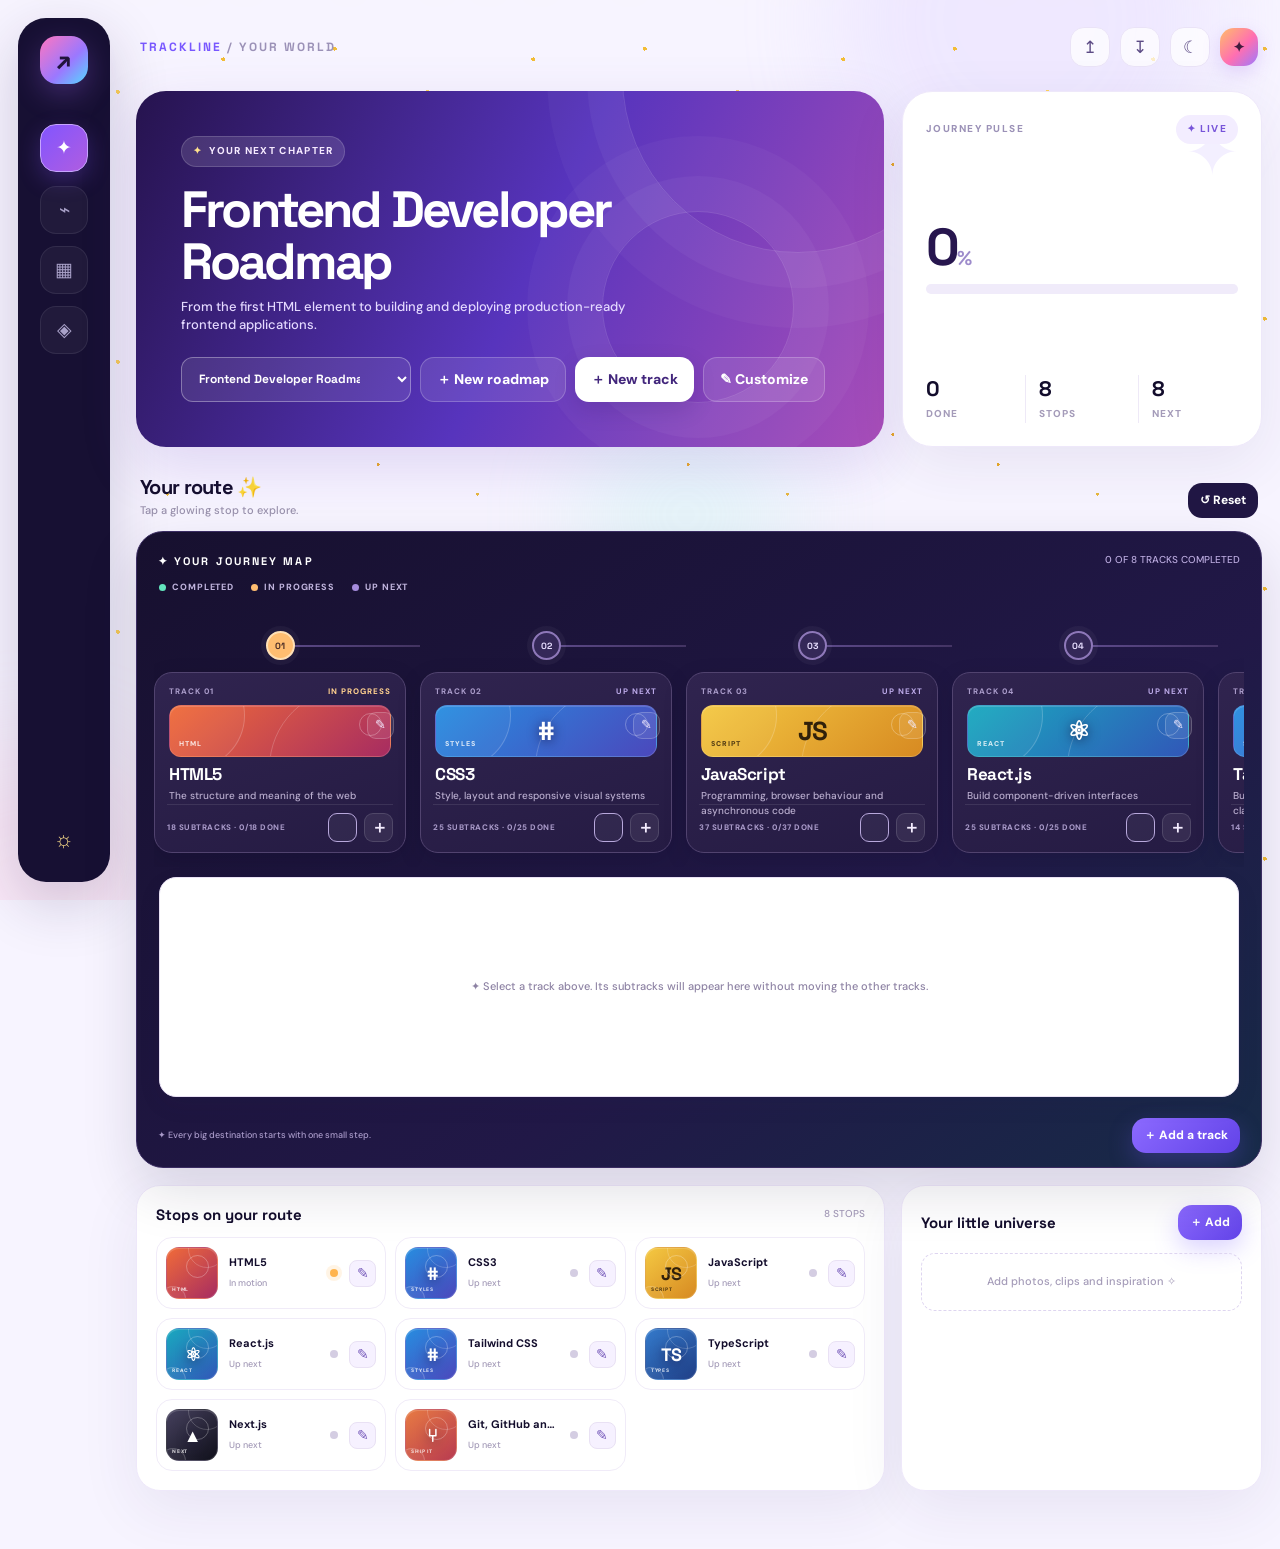
==== commit 9ff508c0: "Fix Trackline roadmap storage, subtrack UI and responsive interactions" ====
--- a/journey-studio/index.html
+++ b/journey-studio/index.html
@@ -335,6 +335,33 @@
 .subpanel-body .inline-sub{min-height:38px!important}
 @media(max-width:900px){.subtrack-panel{height:210px!important;min-height:210px!important;max-height:210px!important}}
 @media(max-width:620px){.stop-bottom{margin-left:9px!important;margin-right:9px!important}.stop-bottom>span{font-size:7px!important}.track-actions{gap:5px!important}.track-actions .track-done-btn,.track-actions .expand-mark{width:27px!important;height:27px!important;min-width:27px!important}}
+/* FIX: visible, clickable native subtrack checkboxes */
+.sub-check{position:relative!important;display:flex!important;align-items:center!important;gap:9px!important;cursor:pointer!important;min-width:0!important}
+.sub-check input[type="checkbox"]{position:static!important;opacity:1!important;appearance:none!important;-webkit-appearance:none!important;display:grid!important;place-content:center!important;flex:0 0 19px!important;width:19px!important;height:19px!important;margin:0!important;border:1.7px solid #a997ce!important;border-radius:6px!important;background:#17102f!important;cursor:pointer!important;z-index:2!important}
+.sub-check input[type="checkbox"]::before{content:"✓";font-size:13px;font-weight:900;color:#123b35;transform:scale(0);transition:transform .12s ease}
+.sub-check input[type="checkbox"]:checked{background:#54d9b0!important;border-color:#8df6d7!important}
+.sub-check input[type="checkbox"]:checked::before{transform:scale(1)}
+.sub-check .fake-check{display:none!important}
+body:not(.dark-mode) .sub-check input[type="checkbox"]{background:#fff!important;border-color:#9c8bb9!important}
+body:not(.dark-mode) .sub-check input[type="checkbox"]:checked{background:#54d9b0!important}
+.track-actions .track-done-btn,.track-actions .expand-mark{pointer-events:auto!important;position:relative!important;z-index:20!important;cursor:pointer!important}
+
+
+/* Track interaction and compact per-roadmap storage UI fixes */
+.subtrack-panel{height:auto;max-height:390px;min-height:76px;flex:0 0 auto}
+.subpanel-body{flex:1 1 auto;min-height:0}
+.subpanel-body .inline-list{display:grid;grid-template-columns:repeat(2,minmax(0,1fr));align-content:start;gap:7px}
+.subpanel-body .inline-sub{min-height:38px}
+.sub-check{cursor:pointer}
+.sub-check input{position:static!important;opacity:1!important;appearance:auto;width:17px!important;height:17px!important;min-width:17px;flex:none;margin:0 1px 0 0;accent-color:#54d9b0;cursor:pointer}
+.sub-check .sub-title{flex:1;min-width:0;line-height:1.3}
+.stop-card{position:relative}
+.stop-edit{position:absolute;right:11px;top:39px;z-index:5;width:27px;height:27px;border:1px solid #ffffff35;border-radius:9px;background:#ffffff16;color:#f2eaff;display:grid;place-items:center;font-size:13px}
+.stop-edit:hover,.milestone-edit:hover{background:#8b68ef;color:#fff}
+.stop-main{padding-right:48px}
+.stationrow{position:relative}
+.milestone-edit{border:1px solid #e9e1f4;background:#f6f1ff;color:#7255b8;border-radius:8px;width:27px;height:27px;flex:none;cursor:pointer}
+@media(max-width:620px){.subpanel-body .inline-list{grid-template-columns:1fr}.subtrack-panel{max-height:48vh}.stop-edit{top:38px}}
 </style>
 </head>
 <body>
@@ -390,14 +417,12 @@
 
 let roadmaps=[],activeRoadmapId=null;
 function copySnapshot(x){return JSON.parse(JSON.stringify(x))}
-function storeActiveRoadmap(){if(!activeRoadmapId)return;const i=roadmaps.findIndex(r=>r.id===activeRoadmapId);if(i>=0)roadmaps[i]={...copySnapshot(data),id:activeRoadmapId}}
+function cleanRoadmap(x){const src=x||{};return {id:src.id||crypto.randomUUID(),title:String(src.title||'Untitled roadmap'),description:String(src.description||''),train:src.train||'🚀',stations:Array.isArray(src.stations)?src.stations.map(st=>({id:st.id||crypto.randomUUID(),name:String(st.name||'Untitled track'),desc:String(st.desc||''),tasks:Array.isArray(st.tasks)?st.tasks.slice():[],link:String(st.link||''),status:['done','active','upcoming'].includes(st.status)?st.status:'upcoming',files:Array.isArray(st.files)?st.files.slice():[],subtracks:Array.isArray(st.subtracks)?st.subtracks.map(x=>({id:x.id||crypto.randomUUID(),title:String(x.title||''),done:!!x.done})):[]})):[],uploads:Array.isArray(src.uploads)?src.uploads.slice():[]}}
+function storeActiveRoadmap(){if(!activeRoadmapId)return;const i=roadmaps.findIndex(r=>r.id===activeRoadmapId),clean=cleanRoadmap(data);clean.id=activeRoadmapId;if(i>=0)roadmaps[i]=clean;else roadmaps.push(clean)}
 function renderRoadmapSelect(){const el=$('roadmapSelect');if(!el)return;el.innerHTML=roadmaps.map(r=>'<option value="'+esc(r.id)+'" '+(r.id===activeRoadmapId?'selected':'')+'>'+esc(r.title)+'</option>').join('');el.value=activeRoadmapId||''}
-async function save(){if(!db)db=await openDB();storeActiveRoadmap();data.roadmaps=copySnapshot(roadmaps);data.activeRoadmapId=activeRoadmapId;return new Promise((ok,no)=>{const tx=db.transaction(STORE,'readwrite');tx.objectStore(STORE).put(data,KEY);tx.oncomplete=ok;tx.onerror=()=>no(tx.error)})}
-async function load(){try{db=await openDB();const old=await new Promise((ok,no)=>{const r=db.transaction(STORE).objectStore(STORE).get(KEY);r.onsuccess=()=>ok(r.result);r.onerror=()=>no(r.error)});
- if(old&&Array.isArray(old.roadmaps)&&old.roadmaps.length){roadmaps=old.roadmaps;const legacyJourney=roadmaps.find(r=>r.id==='my-journey'||/make your next move/i.test(r.title)||/dsa.*backend/i.test(r.title));if(legacyJourney){if(legacyJourney.id!=='dsa-backend-roadmap'&&!roadmaps.some(r=>r.id==='dsa-backend-roadmap'))legacyJourney.id='dsa-backend-roadmap';if(!legacyJourney.title||legacyJourney.title==='Make your next move.')legacyJourney.title='DSA & Backend Journey';}else roadmaps.push(makeDsaRoadmap());if(!roadmaps.some(r=>r.id==='frontend-roadmap'))roadmaps.unshift(makeFrontendRoadmap());activeRoadmapId=old.activeRoadmapId||'frontend-roadmap';data=copySnapshot(roadmaps.find(r=>r.id===activeRoadmapId)||roadmaps[0]);}
- else {const legacy=old?{...data,...old}:copySnapshot(data);delete legacy.roadmaps;delete legacy.activeRoadmapId;const hasFrontend=legacy.title==='Frontend Developer Roadmap'||legacy.stations?.some(s=>s.name==='HTML5'&&s.subtracks?.length);const frontend=hasFrontend?{...legacy,id:'frontend-roadmap'}:makeFrontendRoadmap();roadmaps=hasFrontend?[frontend]:[{...legacy,id:'my-journey',title:legacy.title==='Make your next move.'?'DSA & Backend Journey':legacy.title},frontend];if(!roadmaps.some(r=>r.id==='dsa-backend-roadmap'))roadmaps.push(makeDsaRoadmap());activeRoadmapId=frontend.id;data=copySnapshot(frontend);await save();}
- renderRoadmapSelect();
- }catch(e){toast('Storage unavailable in this browser')}}
+const META_KEY='trackline:meta',ROADMAP_KEY=id=>'trackline:roadmap:'+id;
+async function save(){if(!db)db=await openDB();storeActiveRoadmap();const active=cleanRoadmap(data),meta={version:2,activeRoadmapId,roadmaps:roadmaps.map(r=>({id:r.id,title:r.title}))};return new Promise((ok,no)=>{const tx=db.transaction(STORE,'readwrite'),os=tx.objectStore(STORE);os.put(active,ROADMAP_KEY(activeRoadmapId));os.put(meta,META_KEY);os.put({version:2,activeRoadmapId},KEY);tx.oncomplete=ok;tx.onerror=()=>no(tx.error);tx.onabort=()=>no(tx.error||new Error('Storage transaction aborted'))})}
+async function load(){try{db=await openDB();const read=key=>new Promise((ok,no)=>{const q=db.transaction(STORE).objectStore(STORE).get(key);q.onsuccess=()=>ok(q.result);q.onerror=()=>no(q.error)});const meta=await read(META_KEY);if(meta&&Array.isArray(meta.roadmaps)&&meta.roadmaps.length){roadmaps=[];for(const item of meta.roadmaps){const saved=await read(ROADMAP_KEY(item.id));if(saved)roadmaps.push(cleanRoadmap(saved))}activeRoadmapId=roadmaps.some(r=>r.id===meta.activeRoadmapId)?meta.activeRoadmapId:(roadmaps[0]?.id||null)}else{const old=await read(KEY);if(old&&Array.isArray(old.roadmaps)&&old.roadmaps.length){roadmaps=old.roadmaps.map(cleanRoadmap);const legacyJourney=roadmaps.find(r=>r.id==='my-journey'||/make your next move/i.test(r.title)||/dsa.*backend/i.test(r.title));if(legacyJourney){if(legacyJourney.id!=='dsa-backend-roadmap'&&!roadmaps.some(r=>r.id==='dsa-backend-roadmap'))legacyJourney.id='dsa-backend-roadmap';if(!legacyJourney.title||legacyJourney.title==='Make your next move.')legacyJourney.title='DSA & Backend Journey'}else roadmaps.push(makeDsaRoadmap());if(!roadmaps.some(r=>r.id==='frontend-roadmap'))roadmaps.unshift(makeFrontendRoadmap());activeRoadmapId=old.activeRoadmapId||'frontend-roadmap'}else{const legacy=cleanRoadmap(old||data),hasFrontend=legacy.title==='Frontend Developer Roadmap'||legacy.stations.some(s=>s.name==='HTML5'&&s.subtracks.length),frontend=hasFrontend?{...legacy,id:'frontend-roadmap'}:makeFrontendRoadmap();roadmaps=hasFrontend?[frontend]:[{...legacy,id:'my-journey',title:legacy.title==='Make your next move.'?'DSA & Backend Journey':legacy.title},frontend];if(!roadmaps.some(r=>r.id==='dsa-backend-roadmap'))roadmaps.push(makeDsaRoadmap());activeRoadmapId=frontend.id}}if(!roadmaps.some(r=>r.id==='dsa-backend-roadmap'))roadmaps.push(makeDsaRoadmap());if(!roadmaps.some(r=>r.id==='frontend-roadmap'))roadmaps.unshift(makeFrontendRoadmap());if(!activeRoadmapId||!roadmaps.some(r=>r.id===activeRoadmapId))activeRoadmapId=roadmaps[0].id;data=cleanRoadmap(roadmaps.find(r=>r.id===activeRoadmapId));renderRoadmapSelect();await save()}catch(e){console.error(e);toast('Storage unavailable in this browser')}}
 $('roadmapSelect').onchange=async()=>{storeActiveRoadmap();const next=roadmaps.find(r=>r.id===$('roadmapSelect').value);if(!next)return;activeRoadmapId=next.id;data=copySnapshot(next);await save();selectedTrackId=null;render();renderRoadmapSelect();toast('Opened '+data.title)};
 $('createRoadmapBtn').onclick=()=>$('roadmapDialog').showModal();
 $('closeRoadmap').onclick=()=>$('roadmapDialog').close();
@@ -433,11 +458,12 @@
  $('totalCount').textContent=n;
  $('remainingCount').textContent=n-done;
  $('stopCount').textContent=n+' STOPS';
- $('milestones').innerHTML=n?data.stations.map(s=>'<button class="stationrow '+s.status+'" data-open="'+esc(s.id)+'">'+trackThumb(s.name,'station-thumb')+'<span class="stationtext"><b>'+esc(s.name)+'</b><small>'+(s.status==='done'?'All clear':s.status==='active'?'In motion':'Up next')+'</small></span><i class="statusdot"></i></button>').join(''):'<div class="empty">Your first stop is waiting ✦</div>';
+ $('milestones').innerHTML=n?data.stations.map(s=>'<div class="stationrow '+s.status+'" data-open="'+esc(s.id)+'">'+trackThumb(s.name,'station-thumb')+'<span class="stationtext"><b>'+esc(s.name)+'</b><small>'+(s.status==='done'?'All clear':s.status==='active'?'In motion':'Up next')+'</small></span><i class="statusdot"></i><button type="button" class="milestone-edit" data-edit-track="'+esc(s.id)+'" aria-label="Edit '+esc(s.name)+'">✎</button></div>').join(''):'<div class="empty">Your first stop is waiting ✦</div>';
  $('journeyResources').innerHTML=(data.uploads||[]).length?data.uploads.map((f,i)=>'<div class="resource"><span class="r-icon">✧</span><span style="min-width:0;flex:1"><b>'+esc(f.name)+'</b><small>'+esc(f.type||'File')+'</small></span><button class="remove" data-remove="'+i+'">×</button></div>').join(''):'<div class="empty">Add photos, clips and inspiration ✧</div>';
  drawMap();
 }
 let selectedTrackId=null;
+function updateTrackCard(s){const card=$('routeTrack').querySelector('[data-stop="'+CSS.escape(s.id)+'"]');if(!card)return;card.classList.remove('done','active','upcoming');card.classList.add(s.status);const status=card.querySelector('.status-label');if(status)status.textContent=s.status==='done'?'COMPLETED':s.status==='active'?'IN PROGRESS':'UP NEXT';const node=card.querySelector('.stop-node');if(node)node.textContent=s.status==='done'?'✓':String(data.stations.indexOf(s)+1).padStart(2,'0');const button=card.querySelector('[data-toggle-track]');if(button){button.classList.toggle('is-done',s.status==='done');button.textContent=s.status==='done'?'✓':'';button.setAttribute('aria-label','Mark '+s.name+' '+(s.status==='done'?'not done':'done'))}}
 function drawMap(){
  const host=$('routeTrack'),panel=$('subtrackPanel');if(!host||!panel)return;
  const total=data.stations.length,done=data.stations.filter(s=>s.status==='done').length;
@@ -447,19 +473,19 @@
  host.innerHTML=data.stations.map((s,i)=>{
   s.subtracks=s.subtracks||[];const isOpen=s.id===selectedTrackId,subDone=s.subtracks.filter(x=>x.done).length;
   const status=s.status==='done'?'COMPLETED':s.status==='active'?'IN PROGRESS':'UP NEXT';
-  return '<article class="map-stop '+s.status+(isOpen?' expanded':'')+'" data-stop="'+esc(s.id)+'"><div class="stop-connector"></div><div class="stop-node-wrap"><span class="stop-node">'+(s.status==='done'?'✓':String(i+1).padStart(2,'0'))+'</span></div><div class="stop-card"><button class="stop-main" data-expand="'+esc(s.id)+'" aria-expanded="'+isOpen+'"><span class="stop-meta"><span>TRACK '+String(i+1).padStart(2,'0')+'</span><span class="status-label">'+status+'</span></span>'+trackThumb(s.name,'map-thumb')+'<strong>'+esc(s.name)+'</strong><span class="stop-description">'+esc(s.desc||'A new milestone on your journey')+'</span></button><div class="stop-bottom"><span>'+s.subtracks.length+' SUBTRACKS · '+subDone+'/'+s.subtracks.length+' DONE</span><div class="track-actions"><button type="button" class="track-done-btn '+(s.status==='done'?'is-done':'')+'" data-toggle-track="'+esc(s.id)+'" aria-label="Mark '+esc(s.name)+' '+(s.status==='done'?'not done':'done')+'" title="Toggle completion">'+(s.status==='done'?'✓':'')+'</button><button type="button" class="expand-mark" data-expand="'+esc(s.id)+'" aria-label="Open subtracks">'+(isOpen?'−':'＋')+'</button></div></div></div></article>'
+  return '<article class="map-stop '+s.status+(isOpen?' expanded':'')+'" data-stop="'+esc(s.id)+'"><div class="stop-connector"></div><div class="stop-node-wrap"><span class="stop-node">'+(s.status==='done'?'✓':String(i+1).padStart(2,'0'))+'</span></div><div class="stop-card"><button class="stop-main" type="button" data-expand="'+esc(s.id)+'" aria-expanded="'+isOpen+'"><span class="stop-meta"><span>TRACK '+String(i+1).padStart(2,'0')+'</span><span class="status-label">'+status+'</span></span>'+trackThumb(s.name,'map-thumb')+'<strong>'+esc(s.name)+'</strong><span class="stop-description">'+esc(s.desc||'A new milestone on your journey')+'</span></button><button type="button" class="stop-edit" data-edit-track="'+esc(s.id)+'" aria-label="Edit '+esc(s.name)+'" title="Edit track">✎</button><div class="stop-bottom"><span>'+s.subtracks.length+' SUBTRACKS · '+subDone+'/'+s.subtracks.length+' DONE</span><div class="track-actions"><button type="button" class="track-done-btn '+(s.status==='done'?'is-done':'')+'" data-toggle-track="'+esc(s.id)+'" aria-label="Mark '+esc(s.name)+' '+(s.status==='done'?'not done':'done')+'" title="Toggle completion">'+(s.status==='done'?'✓':'')+'</button><button type="button" class="expand-mark" data-expand="'+esc(s.id)+'" aria-label="Show subtracks">'+(isOpen?'−':'＋')+'</button></div></div></div></article>'
  }).join('');
  const active=data.stations.find(s=>s.id===selectedTrackId);
  if(!active){panel.innerHTML='<div class="subpanel-empty">✦ Select a track above. Its subtracks will appear here without moving the other tracks.</div>';}
  else{
   const subs=active.subtracks||[];
-  panel.innerHTML='<div class="subpanel-head"><div><b>✦ '+esc(active.name)+' · Subtracks</b><small>'+subs.filter(x=>x.done).length+' of '+subs.length+' completed · '+subs.length+' steps</small></div><button class="edit-track" data-edit-track="'+esc(active.id)+'">Edit track ↗</button></div><div class="subpanel-body"><div class="inline-list">'+(subs.length?subs.map((x,j)=>'<div class="inline-sub"><label class="sub-check '+(x.done?'is-done':'')+'"><input type="checkbox" data-subtoggle="'+j+'" '+(x.done?'checked':'')+'><span class="fake-check">'+(x.done?'✓':'')+'</span><span class="sub-title">'+esc(x.title)+'</span></label><div class="sub-actions"><button data-subup="'+j+'" title="Move up" '+(j===0?'disabled':'')+'>↑</button><button data-subdown="'+j+'" title="Move down" '+(j===subs.length-1?'disabled':'')+'>↓</button><button data-subedit="'+j+'" title="Rename">✎</button><button data-subdel="'+j+'" title="Delete">×</button></div></div>').join(''):'<div class="inline-empty">No subtracks yet.</div>')+'</div><form class="inline-add" data-add-form="'+esc(active.id)+'"><input name="subtrack" maxlength="80" placeholder="Add a subtrack…" autocomplete="off"><button type="submit">＋ Add step</button></form><div class="inline-track-actions"><button data-insert-before="'+esc(active.id)+'">＋ Insert track before</button><button data-insert-after="'+esc(active.id)+'">＋ Insert track after</button></div></div>';
+  panel.innerHTML='<div class="subpanel-head"><div><b>✦ '+esc(active.name)+' · Subtracks</b><small>'+subs.filter(x=>x.done).length+' of '+subs.length+' completed · '+subs.length+' steps</small></div><button class="edit-track" data-edit-track="'+esc(active.id)+'">Edit track ↗</button></div><div class="subpanel-body"><div class="inline-list">'+(subs.length?subs.map((x,j)=>'<div class="inline-sub" data-subrow="'+j+'"><label class="sub-check '+(x.done?'is-done':'')+'"><input type="checkbox" data-subtoggle="'+j+'" data-parent-track="'+esc(active.id)+'" aria-label="Mark '+esc(x.title)+' complete" '+(x.done?'checked':'')+' ><span class="sub-title">'+esc(x.title)+'</span></label><div class="sub-actions"><button data-subup="'+j+'" title="Move up" '+(j===0?'disabled':'')+'>↑</button><button data-subdown="'+j+'" title="Move down" '+(j===subs.length-1?'disabled':'')+'>↓</button><button data-subedit="'+j+'" title="Rename">✎</button><button data-subdel="'+j+'" title="Delete">×</button></div></div>').join(''):'<div class="inline-empty">No subtracks yet.</div>')+'</div><form class="inline-add" data-add-form="'+esc(active.id)+'"><input name="subtrack" maxlength="80" placeholder="Add a subtrack…" autocomplete="off"><button type="submit">＋ Add step</button></form><div class="inline-track-actions"><button data-insert-before="'+esc(active.id)+'">＋ Insert track before</button><button data-insert-after="'+esc(active.id)+'">＋ Insert track after</button></div></div>';
  }
  const handleClick=async e=>{
   const btn=e.target.closest('button');if(!btn)return;
-  if(btn.dataset.toggleTrack){const target=data.stations.find(x=>x.id===btn.dataset.toggleTrack);if(target){target.status=target.status==='done'?'upcoming':'done';await save();render()}return}
+  if(btn.dataset.toggleTrack){e.preventDefault();e.stopPropagation();const target=data.stations.find(x=>x.id===btn.dataset.toggleTrack);if(target){target.status=target.status==='done'?(target.subtracks?.some(x=>x.done)?'active':'upcoming'):'done';updateTrackCard(target);updateJourneyProgress();save().catch(err=>{console.error(err);toast('Could not save this change')});}return}
   if(btn.dataset.expand){selectedTrackId=selectedTrackId===btn.dataset.expand?null:btn.dataset.expand;drawMap();return}
-  if(btn.dataset.editTrack){openStation(btn.dataset.editTrack);return}
+  if(btn.dataset.editTrack){e.preventDefault();e.stopPropagation();openStation(btn.dataset.editTrack);return}
   if(btn.dataset.insertBefore||btn.dataset.insertAfter){const id=btn.dataset.insertBefore||btn.dataset.insertAfter,idx=data.stations.findIndex(x=>x.id===id);insertAtIndex(idx+(btn.dataset.insertAfter?1:0));return}
   const card=btn.closest('[data-stop]')||panel,s=data.stations.find(x=>x.id===(card.dataset.stop||selectedTrackId));if(!s)return;
   if(btn.dataset.subdel!==undefined){s.subtracks.splice(+btn.dataset.subdel,1);await save();drawMap();return}
@@ -467,7 +493,26 @@
   if(btn.dataset.subup!==undefined||btn.dataset.subdown!==undefined){const k=+(btn.dataset.subup??btn.dataset.subdown),n=btn.dataset.subup!==undefined?k-1:k+1;if(n>=0&&n<s.subtracks.length){[s.subtracks[k],s.subtracks[n]]=[s.subtracks[n],s.subtracks[k]];await save();drawMap()}return}
  };
  host.onclick=handleClick;panel.onclick=handleClick;
- panel.onchange=async e=>{const input=e.target.closest('[data-subtoggle]');if(!input)return;const s=data.stations.find(x=>x.id===selectedTrackId),sub=s&&s.subtracks[+input.dataset.subtoggle];if(!sub)return;const body=panel.querySelector('.subpanel-body'),scrollTop=body?body.scrollTop:0;sub.done=input.checked;if(s.subtracks.length&&s.subtracks.every(x=>x.done))s.status='done';else if(s.status==='done')s.status='active';await save();drawMap();const nextBody=panel.querySelector('.subpanel-body');if(nextBody)nextBody.scrollTop=scrollTop;updateJourneyProgress()};
+ panel.onchange=async e=>{
+ const input=e.target.closest('input[data-subtoggle][data-parent-track]');if(!input)return;
+ const s=data.stations.find(x=>x.id===input.dataset.parentTrack);if(!s)return;
+ const sub=s.subtracks[+input.dataset.subtoggle];if(!sub)return;
+ sub.done=input.checked;
+ s.status=s.subtracks.length&&s.subtracks.every(x=>x.done)?'done':s.subtracks.some(x=>x.done)?'active':'upcoming';
+ const row=input.closest('.inline-sub'),label=input.closest('.sub-check');
+ if(label){label.classList.toggle('is-done',sub.done)}
+ const done=s.subtracks.filter(x=>x.done).length;
+ const card=host.querySelector('[data-stop="'+CSS.escape(s.id)+'"]');
+ if(card){
+  card.classList.remove('done','active','upcoming');card.classList.add(s.status);
+  const statusLabel=card.querySelector('.status-label');if(statusLabel)statusLabel.textContent=s.status==='done'?'COMPLETED':s.status==='active'?'IN PROGRESS':'UP NEXT';
+  const node=card.querySelector('.stop-node');if(node)node.textContent=s.status==='done'?'✓':String(data.stations.indexOf(s)+1).padStart(2,'0');
+  const doneButton=card.querySelector('[data-toggle-track]');if(doneButton){doneButton.classList.toggle('is-done',s.status==='done');doneButton.textContent=s.status==='done'?'✓':'';doneButton.setAttribute('aria-label','Mark '+s.name+' '+(s.status==='done'?'not done':'done'))}
+  const count=card.querySelector('.stop-bottom>span');if(count)count.textContent=s.subtracks.length+' SUBTRACKS · '+done+'/'+s.subtracks.length+' DONE';
+ }
+ const heading=panel.querySelector('.subpanel-head small');if(heading)heading.textContent=done+' of '+s.subtracks.length+' completed · '+s.subtracks.length+' steps';
+ updateJourneyProgress();save().catch(err=>{console.error(err);toast('Could not save this change')});
+};
  panel.onsubmit=async e=>{const form=e.target.closest('[data-add-form]');if(!form)return;e.preventDefault();const s=data.stations.find(x=>x.id===form.dataset.addForm),input=form.elements.subtrack,title=input.value.trim();if(!title)return;s.subtracks=s.subtracks||[];s.subtracks.push({id:crypto.randomUUID(),title,done:false});await save();drawMap()};
 }
 function openStation(id){editingId=id;const s=data.stations.find(x=>x.id===id);$('stationDialogTitle').textContent='Station details ✦';$('stationName').value=s.name;$('stationDesc').value=s.desc||'';$('stationTasks').value=(s.tasks||[]).join('\n');$('stationLink').value=s.link||'';$('stationStatus').value=s.status;$('stationFiles').value='';$('deleteStation').style.display='inline-block';showFiles(s);s.subtracks=s.subtracks||[];renderSubtracks(s);$('insertBefore').style.display='inline-block';$('insertAfter').style.display='inline-block';$('stationDialog').showModal()}
@@ -483,7 +528,7 @@
 $('editJourney').onclick=()=>{$('titleInput').value=data.title;$('descInput').value=data.description;$('trainInput').value=data.train;$('journeyDialog').showModal()};$('closeJourney').onclick=()=>$('journeyDialog').close();$('journeyForm').onsubmit=async e=>{e.preventDefault();data.title=$('titleInput').value;data.description=$('descInput').value;data.train=$('trainInput').value||'🚀';await save();render();$('journeyDialog').close();toast('Fresh look saved ✨')};
 $('uploadGeneral').onclick=()=>$('generalFile').click();$('generalFile').onchange=async e=>{for(const f of e.target.files){if(f.size>12*1024*1024){toast('That file is over 12 MB');continue}data.uploads.push({name:f.name,type:f.type,data:await readFile(f)})}await save();render();e.target.value='';toast('Added to your universe ✨')};
 $('journeyResources').onclick=async e=>{const b=e.target.closest('[data-remove]');if(!b)return;data.uploads.splice(+b.dataset.remove,1);await save();render()};
-$('milestones').onclick=e=>{const b=e.target.closest('[data-open]');if(b)openStation(b.dataset.open)};
+$('milestones').onclick=e=>{const edit=e.target.closest('[data-edit-track]');if(edit){e.stopPropagation();openStation(edit.dataset.editTrack);return}const row=e.target.closest('[data-open]');if(!row)return;selectedTrackId=row.dataset.open;drawMap();$('mapSection').scrollIntoView({behavior:'smooth',block:'start'})};
 $('exportBtn').onclick=()=>{const a=document.createElement('a'),u=URL.createObjectURL(new Blob([JSON.stringify(data)],{type:'application/json'}));a.href=u;a.download='trackline-backup.json';a.click();URL.revokeObjectURL(u);toast('Backup exported')};
 $('importBtn').onclick=()=>$('importFile').click();$('importFile').onchange=async e=>{const f=e.target.files[0];if(!f)return;try{const v=JSON.parse(await f.text());if(!Array.isArray(v.stations))throw Error();data=v;await save();render();toast('Journey restored')}catch{toast('Invalid backup file')}e.target.value=''};
 $('mapAddBtn').onclick=()=>$('addBtn').click();
